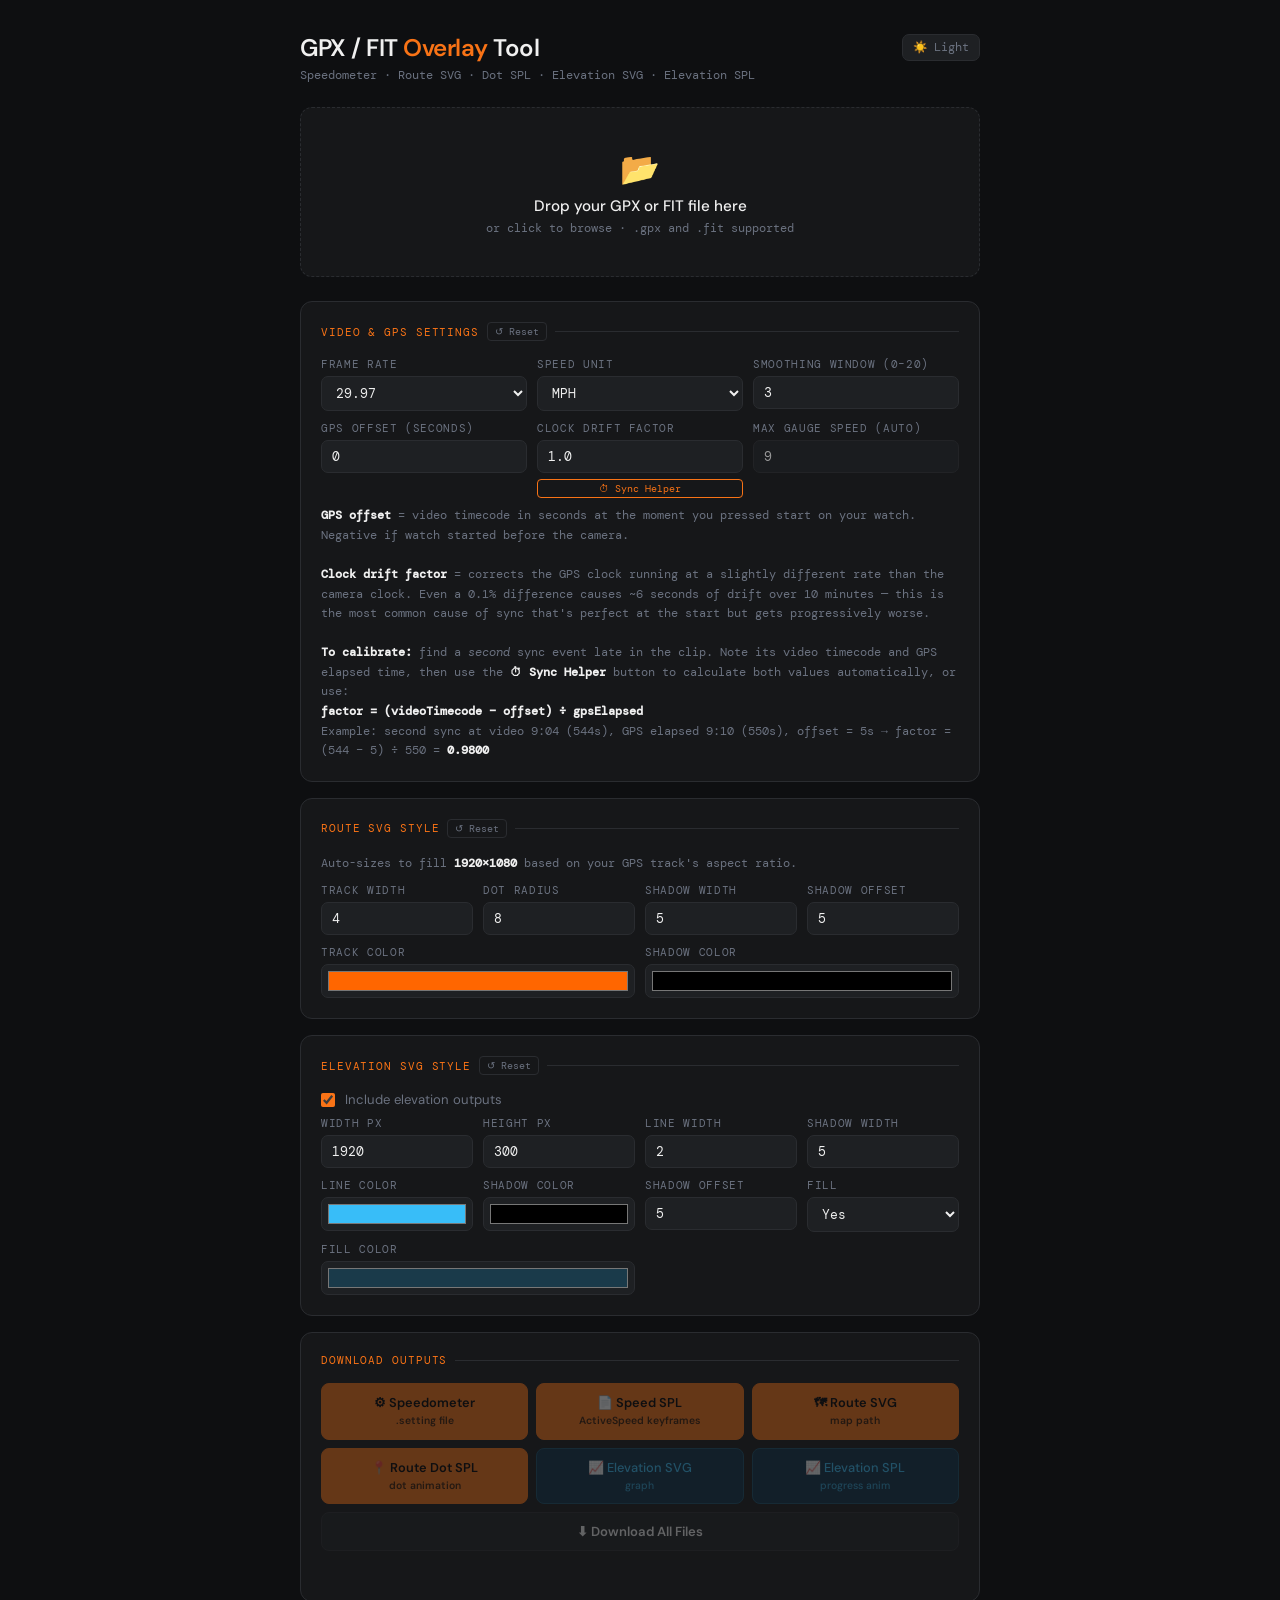
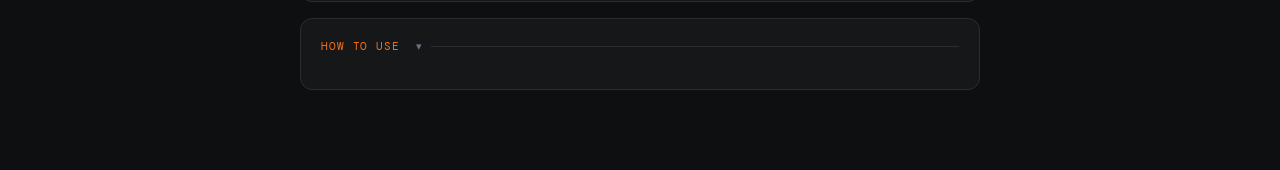
==== GPX_FIT_Overlay_Tool.html @ 66957316 "Initial release" ====
<!DOCTYPE html>
<html lang="en">
<head>
<meta charset="UTF-8">
<meta name="viewport" content="width=device-width, initial-scale=1.0">
<title>GPX / FIT Overlay Tool</title>
<style>
@import url('https://fonts.googleapis.com/css2?family=DM+Mono:wght@400;500&family=DM+Sans:wght@400;500;600&display=swap');
*,*::before,*::after{box-sizing:border-box;margin:0;padding:0}
:root{--bg:#0e0f11;--surface:#161719;--surface2:#1e2023;--border:#2a2c30;--accent:#f97316;--accent2:#fb923c;--text:#f0f0f0;--muted:#6b7280;--success:#22c55e;--danger:#ef4444;--info:#38bdf8}
body{font-family:'DM Sans',sans-serif;background:var(--bg);color:var(--text);display:flex;flex-direction:column;align-items:center;padding:2rem 1rem 4rem;min-height:100vh;transition:background .2s,color .2s}
body.light{--bg:#f3f4f6;--surface:#ffffff;--surface2:#f1f5f9;--border:#e2e8f0;--text:#111827;--muted:#64748b}
body.light .drop-zone:hover,body.light .drop-zone.drag-over{background:#fff7ed}
.container{width:100%;max-width:680px}
h1{font-size:1.5rem;font-weight:600;letter-spacing:-0.02em;margin-bottom:4px}
h1 span{color:var(--accent)}
.subtitle{font-size:0.78rem;color:var(--muted);font-family:'DM Mono',monospace;margin-bottom:0}
.topbar{display:flex;align-items:flex-start;justify-content:space-between;margin-bottom:1.5rem;gap:12px}
.top-actions{display:flex;gap:6px;flex-shrink:0;margin-top:2px}
.icon-btn{background:var(--surface2);border:1px solid var(--border);border-radius:7px;padding:5px 10px;font-size:.72rem;color:var(--muted);cursor:pointer;font-family:'DM Mono',monospace;transition:color .15s,border-color .15s;white-space:nowrap}
.icon-btn:hover{color:var(--text);border-color:var(--muted)}
.drop-zone{border:1.5px dashed var(--border);border-radius:12px;padding:2.5rem 1rem;text-align:center;cursor:pointer;transition:border-color .2s,background .2s;background:var(--surface);margin-bottom:1.5rem}
.drop-zone:hover,.drop-zone.drag-over{border-color:var(--accent);background:#1a1008}
.drop-zone input{display:none}
.drop-icon{font-size:2rem;margin-bottom:.4rem}
.drop-label{font-size:.95rem;font-weight:500}
.drop-sub{font-size:.75rem;color:var(--muted);margin-top:4px;font-family:'DM Mono',monospace}
.card{background:var(--surface);border:1px solid var(--border);border-radius:12px;padding:1.25rem;margin-bottom:1rem}
.card-title{font-size:.7rem;color:var(--accent);font-family:'DM Mono',monospace;text-transform:uppercase;letter-spacing:.08em;margin-bottom:1rem;display:flex;align-items:center;gap:8px}
.card-title::after{content:'';flex:1;height:1px;background:var(--border)}
.card-title-actions{display:flex;align-items:center;gap:6px;margin-left:auto}
.reset-btn{font-size:.62rem;font-family:'DM Mono',monospace;color:var(--muted);background:none;border:1px solid var(--border);border-radius:4px;padding:2px 7px;cursor:pointer;transition:color .15s,border-color .15s;white-space:nowrap}
.reset-btn:hover{color:var(--text);border-color:var(--muted)}
.grid2{display:grid;grid-template-columns:1fr 1fr;gap:10px}
.grid3{display:grid;grid-template-columns:1fr 1fr 1fr;gap:10px}
.grid4{display:grid;grid-template-columns:1fr 1fr 1fr 1fr;gap:10px}
.field label{font-size:.68rem;color:var(--muted);font-family:'DM Mono',monospace;text-transform:uppercase;letter-spacing:.06em;display:block;margin-bottom:5px}
.field input,.field select{width:100%;padding:7px 10px;font-size:.83rem;font-family:'DM Mono',monospace;background:var(--surface2);border:1px solid var(--border);border-radius:7px;color:var(--text);outline:none;transition:border-color .15s}
.field input:focus,.field select:focus{border-color:var(--accent)}
.field input[type=color]{padding:2px 4px;height:34px;cursor:pointer}
.hint{font-size:.72rem;color:var(--muted);margin-top:8px;font-family:'DM Mono',monospace;line-height:1.7}
.hint strong{color:var(--text)}
.stats{display:grid;grid-template-columns:repeat(4,1fr);gap:8px;margin:1rem 0}
.stat{background:var(--surface2);border-radius:8px;padding:9px 10px;border:1px solid var(--border);position:relative}
.stat-label{font-size:.62rem;color:var(--muted);font-family:'DM Mono',monospace;text-transform:uppercase;letter-spacing:.06em;margin-bottom:3px}
.stat-value{font-size:1.05rem;font-weight:600;font-family:'DM Mono',monospace;color:var(--accent)}
.copy-btn{position:absolute;top:5px;right:5px;font-size:.58rem;font-family:'DM Mono',monospace;padding:2px 6px;border-radius:4px;border:1px solid var(--border);background:var(--surface);color:var(--muted);cursor:pointer;opacity:0;transition:opacity .15s,color .15s}
.stat:hover .copy-btn{opacity:1}
.copy-btn:hover{color:var(--text)}
.preview-wrap{background:var(--surface2);border-radius:8px;border:1px solid var(--border);padding:10px;margin:8px 0}
.preview-label{font-size:.62rem;color:var(--muted);font-family:'DM Mono',monospace;text-transform:uppercase;letter-spacing:.06em;margin-bottom:6px}
canvas{display:block;width:100%}
#gaugeWrap{background:var(--surface2);border-radius:8px;border:1px solid var(--border);padding:10px;margin:8px 0;display:none;text-align:center}
#gaugeCanvas{display:inline-block}
.dl-grid{display:grid;grid-template-columns:1fr 1fr 1fr;gap:8px}
.dl-btn{padding:10px 8px;font-size:.8rem;font-weight:500;font-family:'DM Sans',sans-serif;border-radius:8px;cursor:pointer;border:1px solid var(--border);background:var(--surface2);color:var(--text);transition:background .15s,transform .1s;text-align:center;line-height:1.4;width:100%}
.dl-btn:hover{background:var(--surface);border-color:var(--muted)}
.dl-btn:active{transform:scale(.98)}
.dl-btn.primary{background:var(--accent);color:#000;border-color:var(--accent);font-weight:600}
.dl-btn.primary:hover{background:var(--accent2)}
.dl-btn.blue{background:#0c3048;color:var(--info);border-color:#164e6b}
.dl-btn.blue:hover{background:#10405f}
.dl-btn:disabled{opacity:.35;cursor:not-allowed;pointer-events:none}
.dl-sub{font-size:.65rem;opacity:.75;margin-top:2px}
.dl-all-btn{display:block;width:100%;margin-top:8px;padding:10px;font-size:.82rem;font-weight:600;border-radius:8px;cursor:pointer;border:1px solid var(--border);background:var(--surface2);color:var(--text);transition:background .15s;font-family:'DM Sans',sans-serif;text-align:center}
.dl-all-btn:hover{background:var(--surface);border-color:var(--muted)}
.dl-all-btn:disabled{opacity:.35;cursor:not-allowed;pointer-events:none}
.status{font-size:.78rem;font-family:'DM Mono',monospace;margin-top:.75rem;min-height:18px;color:var(--muted)}
.status.ok{color:var(--success)}
.status.err{color:var(--danger)}
.toggle-row{display:flex;align-items:center;gap:10px;margin-bottom:8px}
.toggle-row label{font-size:.82rem;color:var(--muted);cursor:pointer}
input[type=checkbox]{accent-color:var(--accent);width:14px;height:14px;cursor:pointer}
/* How to use collapsible */
.how-header{cursor:pointer;display:flex;align-items:center;justify-content:space-between;user-select:none}
.how-arrow{font-size:.7rem;color:var(--muted);transition:transform .2s;margin-left:8px}
.how-arrow.open{transform:rotate(180deg)}
#howToBody{display:none;margin-top:12px}
/* Sync modal */
.modal-bg{display:none;position:fixed;inset:0;background:rgba(0,0,0,.65);z-index:200;align-items:center;justify-content:center}
.modal-bg.open{display:flex}
.modal{background:var(--surface);border:1px solid var(--border);border-radius:14px;padding:1.5rem;max-width:400px;width:90%;box-shadow:0 20px 60px rgba(0,0,0,.5)}
.modal h3{font-size:.95rem;font-weight:600;margin-bottom:.75rem}
.modal .field{margin-bottom:8px}
.modal-divider{border:none;border-top:1px solid var(--border);margin:12px 0}
.modal-result{font-size:.85rem;font-family:'DM Mono',monospace;color:var(--accent);min-height:20px;margin:10px 0 4px;font-weight:600}
.modal-btns{display:flex;gap:8px;margin-top:10px}
.modal-btn{flex:1;padding:8px;border-radius:7px;border:1px solid var(--border);background:var(--surface2);color:var(--text);font-family:'DM Sans',sans-serif;font-size:.8rem;font-weight:500;cursor:pointer;transition:background .15s}
.modal-btn:hover{background:var(--border)}
.modal-btn.accent{background:var(--accent);color:#000;border-color:var(--accent);font-weight:600}
.modal-btn.accent:hover{background:var(--accent2)}
.modal-btn:disabled{opacity:.4;cursor:not-allowed}
</style>
</head>
<body>
<div class="container">

<!-- Top bar -->
<div class="topbar">
  <div>
    <h1>GPX / FIT <span>Overlay</span> Tool</h1>
    <p class="subtitle">Speedometer · Route SVG · Dot SPL · Elevation SVG · Elevation SPL</p>
  </div>
  <div class="top-actions">
    <button class="icon-btn" id="btnTheme">☀️ Light</button>
  </div>
</div>

<!-- Sync Helper Modal -->
<div class="modal-bg" id="syncModal">
  <div class="modal">
    <h3>⏱ GPS Sync Calibration Helper</h3>
    <div class="hint" style="margin-top:0;margin-bottom:10px">Enter timecodes in <strong>HH:MM:SS:FF</strong> format (e.g. <code>00:00:08:00</code>). GPS elapsed time is seconds from when you started the activity.</div>
    <div class="field"><label>Event 1 — Video timecode (HH:MM:SS:FF)</label><input type="text" id="sv1" placeholder="00:00:08:00" maxlength="11"></div>
    <div class="field"><label>Event 1 — GPS elapsed time (HH:MM:SS:FF)</label><input type="text" id="sg1" placeholder="00:00:00:00" maxlength="11"></div>
    <hr class="modal-divider">
    <div class="hint" style="margin-top:0;margin-bottom:8px"><strong>Optional:</strong> second sync event late in the clip for drift correction.</div>
    <div class="field"><label>Event 2 — Video timecode (HH:MM:SS:FF)</label><input type="text" id="sv2" placeholder="00:09:04:00" maxlength="11"></div>
    <div class="field"><label>Event 2 — GPS elapsed time (HH:MM:SS:FF)</label><input type="text" id="sg2" placeholder="00:09:10:00" maxlength="11"></div>
    <div class="modal-result" id="syncResult">—</div>
    <div class="modal-btns">
      <button class="modal-btn" id="syncCalc">Calculate</button>
      <button class="modal-btn accent" id="syncApply" disabled>Apply</button>
      <button class="modal-btn" id="syncClose">Close</button>
    </div>
  </div>
</div>

<!-- Drop zone -->
<div class="drop-zone" id="dropZone">
  <input type="file" id="fileInput" accept=".gpx,.fit">
  <div class="drop-icon">📂</div>
  <div class="drop-label">Drop your GPX or FIT file here</div>
  <div class="drop-sub">or click to browse · .gpx and .fit supported</div>
</div>

<!-- Video & GPS settings -->
<div class="card">
  <div class="card-title">Video &amp; GPS settings
    <div class="card-title-actions">
      <button class="reset-btn" id="resetVideo">↺ Reset</button>
    </div>
  </div>
  <div class="grid3">
    <div class="field">
      <label>Frame rate</label>
      <select id="fps">
        <option value="23.976">23.976</option>
        <option value="24">24</option>
        <option value="25">25</option>
        <option value="29.97" selected>29.97</option>
        <option value="30">30</option>
        <option value="59.94">59.94</option>
        <option value="60">60</option>
      </select>
    </div>
    <div class="field">
      <label>Speed unit</label>
      <select id="unit"><option value="mph" selected>MPH</option><option value="kph">KPH</option></select>
    </div>
    <div class="field">
      <label>Smoothing window (0–20)</label>
      <input type="number" id="smooth" value="3" step="1" min="0" max="20">
    </div>
  </div>
  <div class="grid3" style="margin-top:10px">
    <div class="field">
      <label>GPS offset (seconds)</label>
      <input type="number" id="offset" value="0" step="0.5">
    </div>
    <div class="field">
      <label>Clock drift factor</label>
      <input type="number" id="driftFactor" value="1.0" step="0.0001" min="0.9" max="1.1">
      <button class="reset-btn" id="btnSyncHelper" style="margin-top:6px;width:100%;text-align:center;border-color:var(--accent);color:var(--accent)">⏱ Sync Helper</button>
    </div>
    <div class="field">
      <label>Max gauge speed (auto)</label>
      <input type="number" id="maxSpeed" value="9" step="0.5" min="0.5" readonly style="opacity:0.6;cursor:default;">
    </div>
  </div>
  <div class="hint">
    <strong>GPS offset</strong> = video timecode in seconds at the moment you pressed start on your watch. Negative if watch started before the camera.<br><br>
    <strong>Clock drift factor</strong> = corrects the GPS clock running at a slightly different rate than the camera clock. Even a 0.1% difference causes ~6 seconds of drift over 10 minutes — this is the most common cause of sync that's perfect at the start but gets progressively worse.<br><br>
    <strong>To calibrate:</strong> find a <em>second</em> sync event late in the clip. Note its video timecode and GPS elapsed time, then use the <strong>⏱ Sync Helper</strong> button to calculate both values automatically, or use:<br>
    <strong>factor = (videoTimecode − offset) ÷ gpsElapsed</strong><br>
    Example: second sync at video 9:04 (544s), GPS elapsed 9:10 (550s), offset = 5s → factor = (544 − 5) ÷ 550 = <strong>0.9800</strong>
  </div>
</div>

<!-- Route SVG style -->
<div class="card">
  <div class="card-title">Route SVG style
    <div class="card-title-actions">
      <button class="reset-btn" id="resetRoute">↺ Reset</button>
    </div>
  </div>
  <div class="hint" style="margin-top:0;margin-bottom:10px">Auto-sizes to fill <strong>1920×1080</strong> based on your GPS track's aspect ratio.</div>
  <div class="grid4" style="margin-bottom:10px">
    <div class="field"><label>Track width</label><input type="number" id="trackW" value="4" step="1" min="1"></div>
    <div class="field"><label>Dot radius</label><input type="number" id="dotR" value="8" step="1" min="2"></div>
    <div class="field"><label>Shadow width</label><input type="number" id="shadowW" value="5" step="1" min="0"></div>
    <div class="field"><label>Shadow offset</label><input type="number" id="shadowOffset" value="5" step="1" min="0"></div>
  </div>
  <div class="grid2">
    <div class="field"><label>Track color</label><input type="color" id="trackColor" value="#ff6600"></div>
    <div class="field"><label>Shadow color</label><input type="color" id="shadowColor" value="#000000"></div>
  </div>
</div>

<!-- Elevation SVG style -->
<div class="card">
  <div class="card-title">Elevation SVG style
    <div class="card-title-actions">
      <button class="reset-btn" id="resetElev">↺ Reset</button>
    </div>
  </div>
  <div class="toggle-row">
    <input type="checkbox" id="showElev" checked>
    <label for="showElev">Include elevation outputs</label>
  </div>
  <div id="elevOptions">
    <div class="grid4" style="margin-bottom:10px">
      <div class="field"><label>Width px</label><input type="number" id="elevW" value="1920" step="10" min="100"></div>
      <div class="field"><label>Height px</label><input type="number" id="elevH" value="300" step="10" min="50"></div>
      <div class="field"><label>Line width</label><input type="number" id="elevLineW" value="2" step="1" min="1"></div>
      <div class="field"><label>Shadow width</label><input type="number" id="elevShadowW" value="5" step="1" min="0"></div>
    </div>
    <div class="grid4">
      <div class="field"><label>Line color</label><input type="color" id="elevColor" value="#38bdf8"></div>
      <div class="field"><label>Shadow color</label><input type="color" id="elevShadowColor" value="#000000"></div>
      <div class="field"><label>Shadow offset</label><input type="number" id="elevShadowOffset" value="5" step="1" min="0"></div>
      <div class="field"><label>Fill</label>
        <select id="elevFill"><option value="1">Yes</option><option value="0">No</option></select>
      </div>
    </div>
    <div class="grid2" style="margin-top:10px">
      <div class="field"><label>Fill color</label><input type="color" id="elevFillColor" value="#1a3a4a"></div>
    </div>
  </div>
</div>

<!-- Stats & previews -->
<div id="statsWrap" style="display:none">
  <div class="stats">
    <div class="stat">
      <div class="stat-label">Points</div>
      <div class="stat-value" id="statPts">-</div>
    </div>
    <div class="stat">
      <div class="stat-label">Duration</div>
      <div class="stat-value" id="statDur">-</div>
      <button class="copy-btn" id="copyDur" title="Copy duration">copy</button>
    </div>
    <div class="stat">
      <div class="stat-label">Distance</div>
      <div class="stat-value" id="statDist">-</div>
    </div>
    <div class="stat">
      <div class="stat-label">Peak speed</div>
      <div class="stat-value" id="statSpd">-</div>
    </div>
  </div>
  <div class="preview-wrap">
    <div class="preview-label">Route preview</div>
    <canvas id="routeCanvas" height="180"></canvas>
  </div>
  <div class="preview-wrap">
    <div class="preview-label">Speed curve</div>
    <canvas id="speedCanvas" height="60"></canvas>
  </div>
  <div class="preview-wrap" id="elevPreviewWrap" style="display:none">
    <div class="preview-label">Elevation profile</div>
    <canvas id="elevCanvas" height="80"></canvas>
  </div>
</div>

<!-- Downloads -->
<div class="card">
  <div class="card-title">Download outputs</div>
  <div class="dl-grid">
    <button class="dl-btn primary" id="btnSetting" disabled>⚙ Speedometer<div class="dl-sub">.setting file</div></button>
    <button class="dl-btn primary" id="btnSpeedSPL" disabled>📄 Speed SPL<div class="dl-sub">ActiveSpeed keyframes</div></button>
    <button class="dl-btn primary" id="btnRouteSVG" disabled>🗺 Route SVG<div class="dl-sub">map path</div></button>
    <button class="dl-btn primary" id="btnRouteSPL" disabled>📍 Route Dot SPL<div class="dl-sub">dot animation</div></button>
    <button class="dl-btn blue" id="btnElevSVG" disabled>📈 Elevation SVG<div class="dl-sub">graph</div></button>
    <button class="dl-btn blue" id="btnElevSPL" disabled>📈 Elevation SPL<div class="dl-sub">progress anim</div></button>
  </div>
  <button class="dl-all-btn" id="btnDownloadAll" disabled>⬇ Download All Files</button>
  <div class="status" id="status"></div>
</div>

<!-- How to use (collapsible) -->
<div class="card">
  <div class="card-title how-header" id="howHeader">
    How to use
    <span class="how-arrow" id="howArrow">▾</span>
  </div>
  <div id="howToBody">
    <div class="hint" style="font-size:.82rem;line-height:1.85">

      <strong style="font-size:.92rem;color:var(--text)">① Load your file</strong><br>
      Drop a <strong>.fit</strong> (COROS, Garmin, Wahoo, etc.) or <strong>.gpx</strong> file onto the drop zone. Everything is processed entirely in your browser — nothing is uploaded anywhere. Once loaded you'll see your point count, duration, total distance, and peak speed, plus a route preview, speedometer preview, speed curve, and elevation profile (if your file contains elevation data).<br><br>

      <strong style="font-size:.92rem;color:var(--text)">② Configure your settings</strong><br>
      • <strong>Frame Rate</strong> — Match this exactly to your video's frame rate. Even a small mismatch (e.g. 30 instead of 29.97) will cause drift over a long clip.<br>
      • <strong>Speed Unit</strong> — Sets both the stats display and the unit label on the speedometer gauge.<br>
      • <strong>Smoothing</strong> — Averages the speed curve over a rolling window to reduce GPS noise. 3–5 is a good starting point.<br>
      • <strong>GPS Offset</strong> — The video timecode in seconds at the moment you pressed start on your watch. Scrub your footage to find the exact frame where the watch transitions from the pre-activity screen to recording — that timecode is your offset. Use a negative value if you started your watch before you hit record on the camera. Use the <strong>⏱ Sync Helper</strong> to calculate this automatically.<br>
      • <strong>Clock Drift Factor</strong> — If the first sync point looks correct but things drift progressively later in the clip, the GPS clock and camera clock are running at slightly different rates. Use the <strong>⏱ Sync Helper</strong> with a second sync event to calculate the drift factor automatically.<br>
      • <strong>Max Gauge Speed</strong> — Auto-filled from your GPS peak speed rounded up to the nearest 0.5.<br>
      • <strong>Track / Elevation style settings</strong> — Adjust track width, dot radius, shadow width, shadow offset, and colors. Each card has a <strong>↺ Reset</strong> button to restore defaults.<br><br>

      <strong style="font-size:.92rem;color:var(--text)">③ Note your duration</strong><br>
      Before downloading, hover over the <strong>Duration</strong> stat and click <strong>copy</strong> to copy the timecode (<code>HH:MM:SS:FF</code>). You will need this when creating your Fusion compositions in DaVinci Resolve.<br><br>

      <strong style="font-size:.92rem;color:var(--text)">④ Speedometer — DaVinci Resolve setup</strong><br>
      <strong>Step 1 — Create the Fusion composition:</strong> In DaVinci Resolve, go to the <em>Edit</em> tab. In the Media Pool, right-click and select <strong>New Fusion Composition</strong>. Paste the duration you copied from the tool, select your video's frame rate, and click <strong>Create</strong>. Drag it onto your timeline. Right-click it and select <strong>Open in Fusion Page</strong>.<br><br>
      <strong>Step 2 — Import the .setting file:</strong> If you can't see your nodes, go to the top menu and click <strong>Nodes</strong>. Find the <strong>Speed_Overlay.setting</strong> file you downloaded and drag and drop it directly into the Fusion node graph. Connect the gray output box on the SpeedOverlay group to your <strong>MediaOut</strong> node.<br><br>
      <strong>Step 3 — Animate the speedometer:</strong> Double-click the <strong>SpeedOverlay</strong> group, then double-click the <strong>CurrentSpeed</strong> node. In the Inspector (top-right — if hidden, click the wrench/brush tab), go to <strong>Controls → ActiveSpeed</strong> slider. Right-click <strong>ActiveSpeed</strong> and select <strong>Animate</strong>. Open the <strong>Spline</strong> editor, select <strong>ActiveSpeed</strong> in the list, right-click the line and select <strong>Import Spline</strong>. Navigate to <strong>active_speed.spl</strong> and select it. Click <strong>Zoom to Fit</strong> to confirm. Your speedometer is now animated.<br><br>

      <strong style="font-size:.92rem;color:var(--text)">⑤ Route &amp; Elevation SVG — DaVinci Resolve setup</strong><br>
      The route SVG and elevation SVG follow the exact same steps.<br><br>
      <strong>Step 1 — Create the Fusion composition:</strong> In the Media Pool, right-click → <strong>New Fusion Composition</strong> with the same duration and frame rate. Drag to timeline, right-click → <strong>Open in Fusion Page</strong>.<br><br>
      <strong>Step 2 — Import the SVG:</strong> At the very top of Fusion, go to <strong>File → Import → SVG</strong>. Select your <strong>route.svg</strong> or <strong>elevation.svg</strong>. Keep the default image size. Double-click the node group that appears and connect its output to <strong>MediaOut</strong>.<br><br>
      <strong>Step 3 — Publish MainPath:</strong> Double-click the <strong>MainPath</strong> node. At the bottom of the Inspector, right-click <em>"Right-click here for shape animation"</em> and select <strong>Publish</strong>.<br><br>
      <strong>Step 4 — Animate MainDot:</strong> Double-click <strong>MainDot</strong>. In the Inspector, right-click <strong>Center</strong> → <strong>Animate</strong>. Go to the <strong>Modifiers</strong> tab, right-click <em>"Right-click here for shape animation"</em> → <strong>Connect To → MainPath → Polyline Value</strong>. The dot snaps to the start of the path.<br><br>
      <strong>Step 5 — Link OutlineDot:</strong> Double-click <strong>OutlineDot</strong>. Right-click <strong>Center</strong> → <strong>Expression</strong>. Clear the box and type exactly: <code>MainDot.Center</code> (case-sensitive). This makes the shadow dot follow the main dot.<br><br>
      <strong>Step 6 — Import the SPL:</strong> Open the <strong>Spline</strong> editor. Select the <strong>MainDot Center</strong> spline, right-click the line → <strong>Import Spline</strong>. Select <strong>route_dot.spl</strong> or <strong>elevation_progress.spl</strong>. Click <strong>Zoom to Fit</strong>. Your dot now animates along the path.<br><br>

      <strong style="font-size:.92rem;color:var(--text)">⑥ Tips</strong><br>
      • All outputs share the same GPS offset and drift factor — everything stays in sync automatically.<br>
      • If your GPS file has no embedded speed data, speed is derived from position deltas — smoothing helps reduce noise.<br>
      • Re-download any output after changing settings — everything regenerates live.<br>
      • Use <strong>⬇ Download All Files</strong> to grab everything in one click.<br>
      • Use <strong>⏱ Sync Helper</strong> to calculate offset and drift factor without doing the math manually.
    </div>
  </div>
</div>

</div><!-- /container -->
<script>
// ── State ─────────────────────────────────────────────────────────────────────
var rawPoints=[], speedData=[], totalDistM=0, currentFilename='';
var btnIds=['btnSetting','btnSpeedSPL','btnRouteSVG','btnRouteSPL','btnElevSVG','btnElevSPL'];
var syncCalcResult={offset:null,drift:null};

// ── Defaults for reset ────────────────────────────────────────────────────────
var DEF_VIDEO={fps:'29.97',unit:'mph',smooth:'3',offset:'0',driftFactor:'1.0'};
var DEF_ROUTE={trackW:'4',dotR:'8',shadowW:'5',shadowOffset:'5',trackColor:'#ff6600',shadowColor:'#000000'};
var DEF_ELEV={elevW:'1920',elevH:'300',elevLineW:'2',elevShadowW:'5',elevColor:'#38bdf8',elevShadowColor:'#000000',elevShadowOffset:'5',elevFill:'1',elevFillColor:'#1a3a4a'};

function applyDefaults(defs){ Object.keys(defs).forEach(function(id){var el=document.getElementById(id);if(el)el.value=defs[id];}); }

// ── Theme ─────────────────────────────────────────────────────────────────────
var themeBtn=document.getElementById('btnTheme');
themeBtn.addEventListener('click',function(){
  document.body.classList.toggle('light');
  themeBtn.textContent=document.body.classList.contains('light')?'🌙 Dark':'☀️ Light';
});

// ── How to use collapse ───────────────────────────────────────────────────────
document.getElementById('howHeader').addEventListener('click',function(){
  var body=document.getElementById('howToBody'), arrow=document.getElementById('howArrow');
  var open=body.style.display==='block';
  body.style.display=open?'none':'block';
  arrow.classList.toggle('open',!open);
});

// ── Copy duration ─────────────────────────────────────────────────────────────
document.getElementById('copyDur').addEventListener('click',function(){
  var dur=document.getElementById('statDur').textContent;
  if(!navigator.clipboard){return;}
  navigator.clipboard.writeText(dur).then(function(){
    var btn=document.getElementById('copyDur');
    btn.textContent='copied!'; btn.style.color='var(--success)';
    setTimeout(function(){btn.textContent='copy';btn.style.color='';},1600);
  });
});

// ── Sync helper modal ─────────────────────────────────────────────────────────
document.getElementById('btnSyncHelper').addEventListener('click',function(){document.getElementById('syncModal').classList.add('open');});
document.getElementById('syncClose').addEventListener('click',function(){document.getElementById('syncModal').classList.remove('open');});
document.getElementById('syncModal').addEventListener('click',function(e){if(e.target===this)this.classList.remove('open');});

// Auto-format timecode inputs as user types
['sv1','sg1','sv2','sg2'].forEach(function(id){
  document.getElementById(id).addEventListener('input',function(){
    var v=this.value.replace(/[^0-9]/g,'');
    var out='';
    for(var i=0;i<v.length&&i<8;i++){
      if(i===2||i===4||i===6) out+=':';
      out+=v[i];
    }
    this.value=out;
  });
});

function tcToSec(tc,fps){
  // Parse HH:MM:SS:FF — also accept bare seconds like "8" or "8.5"
  if(!tc||tc.trim()==='')return NaN;
  var parts=tc.trim().split(':');
  if(parts.length===1){var n=parseFloat(parts[0]);return isNaN(n)?NaN:n;}
  if(parts.length===4){
    var h=parseInt(parts[0])||0,m=parseInt(parts[1])||0,s=parseInt(parts[2])||0,f=parseInt(parts[3])||0;
    return h*3600+m*60+s+f/(fps||29.97);
  }
  if(parts.length===3){var h=parseInt(parts[0])||0,m=parseInt(parts[1])||0,s=parseFloat(parts[2])||0;return h*3600+m*60+s;}
  return NaN;
}

document.getElementById('syncCalc').addEventListener('click',function(){
  var fps=parseFloat(document.getElementById('fps').value)||29.97;
  var v1=tcToSec(document.getElementById('sv1').value,fps);
  var g1=tcToSec(document.getElementById('sg1').value,fps);
  var v2=tcToSec(document.getElementById('sv2').value,fps);
  var g2=tcToSec(document.getElementById('sg2').value,fps);
  var res=document.getElementById('syncResult');
  var applyBtn=document.getElementById('syncApply');
  if(isNaN(v1)||isNaN(g1)){res.textContent='Enter event 1 values';res.style.color='var(--danger)';applyBtn.disabled=true;return;}
  var offset=Math.round((v1-g1)*100)/100;
  var drift=1.0;
  if(!isNaN(v2)&&!isNaN(g2)&&g2!==g1){
    drift=Math.round(((v2-offset)/g2)*100000)/100000;
  }
  syncCalcResult={offset:offset,drift:drift};
  var msg='GPS Offset: '+offset+'s';
  if(!isNaN(v2)&&!isNaN(g2)&&g2!==g1) msg+='   Drift: '+drift;
  res.textContent=msg; res.style.color='var(--accent)';
  applyBtn.disabled=false;
});

document.getElementById('syncApply').addEventListener('click',function(){
  document.getElementById('offset').value=syncCalcResult.offset;
  document.getElementById('driftFactor').value=syncCalcResult.drift;
  document.getElementById('syncModal').classList.remove('open');
  if(rawPoints.length) reprocess();
  setStatus('Sync applied — offset: '+syncCalcResult.offset+'s, drift: '+syncCalcResult.drift,'ok');
});

// ── Reset buttons ─────────────────────────────────────────────────────────────
document.getElementById('resetVideo').addEventListener('click',function(){applyDefaults(DEF_VIDEO);if(rawPoints.length)reprocess();});
document.getElementById('resetRoute').addEventListener('click',function(){applyDefaults(DEF_ROUTE);});
document.getElementById('resetElev').addEventListener('click',function(){applyDefaults(DEF_ELEV);});

// ── Drop zone & file input ────────────────────────────────────────────────────
var dropZone=document.getElementById('dropZone');
var fileInput=document.getElementById('fileInput');
var statusEl=document.getElementById('status');
dropZone.addEventListener('click',function(){fileInput.click();});
dropZone.addEventListener('dragover',function(e){e.preventDefault();dropZone.classList.add('drag-over');});
dropZone.addEventListener('dragleave',function(){dropZone.classList.remove('drag-over');});
dropZone.addEventListener('drop',function(e){e.preventDefault();dropZone.classList.remove('drag-over');if(e.dataTransfer.files[0])handleFile(e.dataTransfer.files[0]);});
fileInput.addEventListener('change',function(){if(fileInput.files[0])handleFile(fileInput.files[0]);});

['fps','unit','smooth','offset','driftFactor'].forEach(function(id){
  document.getElementById(id).addEventListener('change',function(){if(rawPoints.length)reprocess();});
});
document.getElementById('showElev').addEventListener('change',function(){
  document.getElementById('elevOptions').style.display=this.checked?'':'none';
});

function setStatus(msg,cls){statusEl.textContent=msg;statusEl.className='status'+(cls?' '+cls:'');}
function setEnabled(on){btnIds.forEach(function(id){document.getElementById(id).disabled=!on;});document.getElementById('btnDownloadAll').disabled=!on;}

// ── File handling ─────────────────────────────────────────────────────────────
function handleFile(file){
  var name=file.name.toLowerCase();
  if(!name.endsWith('.gpx')&&!name.endsWith('.fit')){setStatus('Please upload a .gpx or .fit file','err');return;}
  currentFilename=file.name.replace(/\.[^.]+$/,'');
  setStatus('Reading '+file.name+'...');
  var reader=new FileReader();
  if(name.endsWith('.fit')){
    reader.onload=function(e){parseFIT(e.target.result,file.name);};
    reader.readAsArrayBuffer(file);
  } else {
    reader.onload=function(e){parseGPX(e.target.result,file.name);};
    reader.readAsText(file);
  }
}

// ── FIT parser ────────────────────────────────────────────────────────────────
function parseFIT(buffer,name){
  try{
    var bytes=new Uint8Array(buffer),definitions={},points=[],lastTimestamp=undefined;
    var pos=bytes[0],dataEnd=bytes.length-2;
    function u32(p){return bytes[p]|(bytes[p+1]<<8)|(bytes[p+2]<<16)|(bytes[p+3]<<24);}
    function u16(p){return bytes[p]|(bytes[p+1]<<8);}
    function readFields(def){
      var sp=pos,rec={};
      for(var f=0;f<def.fields.length;f++){
        var fd=def.fields[f],val;
        if(fd.size===4)val=fd.arch===0?u32(pos):((bytes[pos]<<24)|(bytes[pos+1]<<16)|(bytes[pos+2]<<8)|bytes[pos+3]);
        else if(fd.size===2)val=fd.arch===0?u16(pos):((bytes[pos]<<8)|bytes[pos+1]);
        else if(fd.size===1)val=bytes[pos];
        else{pos+=fd.size;continue;}
        rec[fd.num]=val; pos+=fd.size;
      }
      pos=sp+def.dataSize; return rec;
    }
    var FIT_EPOCH=631065600;
    function tryEmit(rec,ts){
      var lat=rec[0],lon=rec[1],alt=rec[2],spd=rec[6]!==undefined?rec[6]:rec[136];
      if(ts!==undefined&&ts!==0xFFFFFFFF&&lat!==undefined&&lat!==0x7FFFFFFF&&lon!==undefined&&lon!==0x7FFFFFFF){
        points.push({time:(ts+FIT_EPOCH)*1000,lat:lat*(180/Math.pow(2,31)),lon:lon*(180/Math.pow(2,31)),
          ele:(alt!==undefined&&alt!==0xFFFF)?(alt/5-500):null,
          speed:(spd!==undefined&&spd!==0xFFFF&&spd!==0xFFFFFFFF)?spd/1000:null});
      }
    }
    while(pos<dataEnd){
      var h=bytes[pos++];
      if(h&0x80){
        var lt=(h>>5)&0x03,to=h&0x1F,def=definitions[lt];
        if(!def)continue;
        var rts;
        if(lastTimestamp!==undefined){rts=(lastTimestamp&0xFFFFFFE0)|to;if(rts<lastTimestamp)rts+=32;lastTimestamp=rts;}
        var rec=readFields(def);
        if(def.globalMsgNum===20&&rts!==undefined)tryEmit(rec,rts);
        continue;
      }
      var mt=(h>>6)&0x03,lmn=h&0x0F;
      if(mt===1||mt===3){
        pos++;var arch=bytes[pos++];
        var gmn=arch===0?u16(pos):(bytes[pos]<<8)|bytes[pos+1]; pos+=2;
        var nf=bytes[pos++],flds=[],ds=0;
        for(var f=0;f<nf;f++){flds.push({num:bytes[pos++],size:bytes[pos++],arch:arch});bytes[pos++];ds+=flds[flds.length-1].size;}
        if(mt===3){var nd=bytes[pos++];for(var d=0;d<nd;d++){ds+=bytes[pos+1];pos+=3;}}
        definitions[lmn]={globalMsgNum:gmn,fields:flds,dataSize:ds,arch:arch};
      } else {
        var def=definitions[lmn];
        if(!def){pos++;continue;}
        var rec=readFields(def);
        if(def.globalMsgNum===20){var ts=rec[253];if(ts!==undefined&&ts!==0xFFFFFFFF)lastTimestamp=ts;tryEmit(rec,ts);}
      }
    }
    if(points.length<2){setStatus('No GPS track points found in FIT file','err');return;}
    points.sort(function(a,b){return a.time-b.time;});
    rawPoints=points; totalDistM=0;
    for(var i=1;i<rawPoints.length;i++)totalDistM+=haversine(rawPoints[i-1].lat,rawPoints[i-1].lon,rawPoints[i].lat,rawPoints[i].lon);
    dropZone.querySelector('.drop-label').textContent=name;
    dropZone.querySelector('.drop-sub').textContent=rawPoints.length+' track points loaded';
    reprocess();
  }catch(e){console.error(e);setStatus('FIT parse error: '+e.message,'err');}
}

// ── GPX speed extension helper ────────────────────────────────────────────────
function getSpeedFromPoint(pt){
  var kids=pt.childNodes;
  for(var i=0;i<kids.length;i++){if(kids[i].localName==='speed'){var v=parseFloat(kids[i].textContent);if(!isNaN(v))return v;}}
  for(var i=0;i<kids.length;i++){
    if(kids[i].localName==='extensions'){
      var all=kids[i].getElementsByTagName('*');
      for(var j=0;j<all.length;j++){
        if(all[j].localName.toLowerCase()==='speed'){var v=parseFloat(all[j].textContent);if(!isNaN(v)&&v>=0)return v;}
      }
    }
  }
  return null;
}

// ── GPX parser ────────────────────────────────────────────────────────────────
function parseGPX(text,name){
  try{
    var parser=new DOMParser(),doc=parser.parseFromString(text,'application/xml');
    if(doc.querySelector('parsererror')){setStatus('XML error in GPX file','err');return;}
    var trkpts=doc.querySelectorAll('trkpt');
    if(!trkpts.length){setStatus('No track points found','err');return;}
    rawPoints=[];
    for(var i=0;i<trkpts.length;i++){
      var pt=trkpts[i],timeEl=pt.querySelector('time'),eleEl=pt.querySelector('ele');
      var lat=parseFloat(pt.getAttribute('lat')),lon=parseFloat(pt.getAttribute('lon'));
      var t=timeEl?new Date(timeEl.textContent).getTime():null;
      if(t&&!isNaN(t)&&!isNaN(lat)&&!isNaN(lon))
        rawPoints.push({time:t,lat:lat,lon:lon,ele:eleEl?parseFloat(eleEl.textContent):null,speed:getSpeedFromPoint(pt)});
    }
    rawPoints.sort(function(a,b){return a.time-b.time;});
    if(rawPoints.length<2){setStatus('Not enough valid points','err');return;}
    totalDistM=0;
    for(var i=1;i<rawPoints.length;i++)totalDistM+=haversine(rawPoints[i-1].lat,rawPoints[i-1].lon,rawPoints[i].lat,rawPoints[i].lon);
    dropZone.querySelector('.drop-label').textContent=name;
    dropZone.querySelector('.drop-sub').textContent=rawPoints.length+' track points loaded';
    reprocess();
  }catch(e){console.error(e);setStatus('Error: '+e.message,'err');}
}

// ── Core math ─────────────────────────────────────────────────────────────────
function haversine(la1,lo1,la2,lo2){
  var R=6371000,dL=(la2-la1)*Math.PI/180,dO=(lo2-lo1)*Math.PI/180;
  var a=Math.sin(dL/2)*Math.sin(dL/2)+Math.cos(la1*Math.PI/180)*Math.cos(la2*Math.PI/180)*Math.sin(dO/2)*Math.sin(dO/2);
  return R*2*Math.atan2(Math.sqrt(a),Math.sqrt(1-a));
}
function computeSpeeds(pts,unit){
  var result=[];
  for(var i=0;i<pts.length;i++){
    var p=pts[i],spd=(p.speed!==null&&!isNaN(p.speed))?p.speed:null;
    if(spd===null){if(i<pts.length-1){var dt=(pts[i+1].time-p.time)/1000;spd=dt>0?haversine(p.lat,p.lon,pts[i+1].lat,pts[i+1].lon)/dt:0;}else spd=result.length?result[result.length-1].rawSpd:0;}
    result.push({time:p.time,rawSpd:spd,spd:Math.max(0,unit==='mph'?spd*2.23694:spd*3.6)});
  }
  return result;
}
// ── Smoothing ─────────────────────────────────────────────────────────────────

// Compute Savitzky-Golay convolution coefficients for a given half-window and
// polynomial degree using the least-squares normal equations. Returns an array
// of 2*m+1 weights centred on index m.
function sgCoeffs(m, degree) {
  var n = 2 * m + 1;
  // Build Vandermonde matrix A (n x (degree+1)) for x = -m..m
  var A = [];
  for (var i = 0; i < n; i++) {
    var row = [], x = i - m;
    for (var d = 0; d <= degree; d++) row.push(Math.pow(x, d));
    A.push(row);
  }
  // Compute ATA and ATe0 (first basis vector — we want the smoothed value, coeff 0)
  var cols = degree + 1;
  var ATA = [];
  for (var r = 0; r < cols; r++) {
    ATA.push([]);
    for (var c = 0; c < cols; c++) {
      var s = 0;
      for (var i = 0; i < n; i++) s += A[i][r] * A[i][c];
      ATA[r].push(s);
    }
  }
  // Invert ATA via Gauss-Jordan
  var aug = [];
  for (var r = 0; r < cols; r++) {
    aug.push(ATA[r].slice());
    for (var c = 0; c < cols; c++) aug[r].push(r === c ? 1 : 0);
  }
  for (var col = 0; col < cols; col++) {
    // Pivot
    var maxR = col;
    for (var r = col+1; r < cols; r++) if (Math.abs(aug[r][col]) > Math.abs(aug[maxR][col])) maxR = r;
    var tmp = aug[col]; aug[col] = aug[maxR]; aug[maxR] = tmp;
    var piv = aug[col][col];
    if (Math.abs(piv) < 1e-12) return null; // singular — fall back to rolling avg
    for (var c = 0; c < cols*2; c++) aug[col][c] /= piv;
    for (var r = 0; r < cols; r++) {
      if (r === col) continue;
      var f = aug[r][col];
      for (var c = 0; c < cols*2; c++) aug[r][c] -= f * aug[col][c];
    }
  }
  // First row of inverse gives coefficients for the smoothed value at centre
  // weights[i] = sum_d inv[0][d] * A[i][d]
  var weights = [];
  for (var i = 0; i < n; i++) {
    var w = 0;
    for (var d = 0; d <= degree; d++) w += aug[0][cols + d] * A[i][d];
    weights.push(w);
  }
  return weights;
}

// Cache coefficients so they're only recomputed when window changes
var _sgCache = {};
function getSGCoeffs(m) {
  if (_sgCache[m]) return _sgCache[m];
  var c = sgCoeffs(m, 2); // degree-2 quadratic
  if (!c) c = sgCoeffs(m, 1); // fallback to linear if singular
  _sgCache[m] = c;
  return c;
}

function smoothSG(data, win) {
  // win is the full window width (odd number). m = half-window.
  if (win <= 1) return data.slice();
  var m = Math.floor(win / 2);
  var weights = getSGCoeffs(m);
  if (!weights) return smoothRolling(data, win); // safety fallback
  var out = [];
  for (var i = 0; i < data.length; i++) {
    var sum = 0, wSum = 0;
    for (var k = -m; k <= m; k++) {
      var idx = Math.min(Math.max(i + k, 0), data.length - 1); // clamp edges
      var w = weights[k + m];
      sum += w * data[idx].spd;
      wSum += w;
    }
    // Clamp negative outputs — SG can produce tiny negatives at edges
    out.push({ time: data[i].time, spd: Math.max(0, wSum !== 0 ? sum / wSum : sum) });
  }
  return out;
}

function smoothRolling(data, win) {
  if (win <= 1) return data.slice();
  var out = [];
  for (var i = 0; i < data.length; i++) {
    var h = Math.floor(win/2), s = Math.max(0,i-h), e = Math.min(data.length-1,i+h), sum = 0, n = 0;
    for (var j = s; j <= e; j++) { sum += data[j].spd; n++; }
    out.push({ time: data[i].time, spd: sum / n });
  }
  return out;
}

function smooth(data, win) {
  return smoothSG(data, win);
}

// ── Reprocess ─────────────────────────────────────────────────────────────────
function reprocess(){
  var fps=parseFloat(document.getElementById('fps').value);
  var unit=document.getElementById('unit').value;
  var win=(parseInt(document.getElementById('smooth').value)||0)*2+1;
  speedData=smooth(computeSpeeds(rawPoints,unit),win);
  var durSec=(speedData[speedData.length-1].time-speedData[0].time)/1000;
  var maxSpd=0;
  for(var i=0;i<speedData.length;i++)if(speedData[i].spd>maxSpd)maxSpd=speedData[i].spd;
  var h=Math.floor(durSec/3600),m=Math.floor((durSec%3600)/60),s=Math.floor(durSec%60),f=Math.round((durSec%1)*fps);
  function p2(n){return n<10?'0'+n:''+n;}
  var tc=p2(h)+':'+p2(m)+':'+p2(s)+':'+p2(f);
  var distDisplay=unit==='mph'?(totalDistM/1609.344).toFixed(2)+' mi':(totalDistM/1000).toFixed(2)+' km';
  document.getElementById('statPts').textContent=rawPoints.length;
  document.getElementById('statDur').textContent=tc;
  document.getElementById('statDist').textContent=distDisplay;
  document.getElementById('statSpd').textContent=maxSpd.toFixed(1)+' '+unit.toUpperCase();
  document.getElementById('maxSpeed').value=(Math.max(0.5,Math.ceil(maxSpd*2)/2)).toFixed(1);
  document.getElementById('statsWrap').style.display='block';
  drawRoute(); drawSpeed(maxSpd); drawElev(); setEnabled(true);
  setStatus('Ready — '+rawPoints.length+' points · '+tc+' · '+distDisplay,'ok');
}

// ── Previews ──────────────────────────────────────────────────────────────────
function project(pts,W,H){
  var lats=pts.map(function(p){return p.lat;}),lons=pts.map(function(p){return p.lon;});
  var mnLa=Math.min.apply(null,lats),mxLa=Math.max.apply(null,lats);
  var mnLo=Math.min.apply(null,lons),mxLo=Math.max.apply(null,lons);
  return pts.map(function(p){
    var x=(p.lon-mnLo)/(mxLo-mnLo||1)*W;
    var mr=Math.log(Math.tan(Math.PI/4+p.lat*Math.PI/360));
    var mn2=Math.log(Math.tan(Math.PI/4+mnLa*Math.PI/360));
    var mx2=Math.log(Math.tan(Math.PI/4+mxLa*Math.PI/360));
    var y=H-(mr-mn2)/(mx2-mn2||1)*H;
    return{x:x,y:y};
  });
}

function drawRoute(){
  var c=document.getElementById('routeCanvas'),W=c.offsetWidth||620;
  c.width=W; c.height=180;
  var ctx=c.getContext('2d'),pts=project(rawPoints,W-20,160);
  var xs=pts.map(function(p){return p.x;}),ys=pts.map(function(p){return p.y;});
  var mnX=Math.min.apply(null,xs),mxX=Math.max.apply(null,xs);
  var mnY=Math.min.apply(null,ys),mxY=Math.max.apply(null,ys);
  ctx.beginPath();
  for(var i=0;i<pts.length;i++){
    var x=10+(pts[i].x-mnX)/(mxX-mnX||1)*(W-20),y=10+(pts[i].y-mnY)/(mxY-mnY||1)*160;
    if(i===0)ctx.moveTo(x,y);else ctx.lineTo(x,y);
  }
  ctx.strokeStyle='#f97316'; ctx.lineWidth=2; ctx.stroke();
}

function drawGauge(){
  var maxSpd=parseFloat(document.getElementById('maxSpeed').value)||9;
  var unit=document.getElementById('unit').value;
  var curSpd=speedData.length?Math.min(speedData[Math.floor(speedData.length*0.25)].spd,maxSpd):maxSpd*0.4;
  document.getElementById('gaugeWrap').style.display='block';
  var c=document.getElementById('gaugeCanvas'),ctx=c.getContext('2d');
  var S=200,cx=100,cy=100;
  c.width=S; c.height=S;
  ctx.clearRect(0,0,S,S);

  // Outer dark disc
  ctx.beginPath(); ctx.arc(cx,cy,cx,0,Math.PI*2); ctx.fillStyle='#111314'; ctx.fill();
  ctx.beginPath(); ctx.arc(cx,cy,cx-4,0,Math.PI*2); ctx.fillStyle='#1a1c1f'; ctx.fill();

  var R=74, trackW=10, speedW=12;
  var TAU=Math.PI*2;

  // Gap at the bottom. Arc starts at 7 o'clock (~210°), sweeps clockwise 300° to 5 o'clock (~150°... wait)
  // Looking at image: gap is roughly 60° wide centered at bottom (270°)
  // So arc runs from ~240° (8 o'clock) clockwise to ~300° (... 
  // More carefully: red starts top-left of gap, white ends bottom-right of gap
  // Gap center = 270° (bottom). Gap width ~50°.
  // Start = 270 - 25 = 245° from 3-o-clock = TAU*(245/360)  → 8 o'clock area (bottom-left)
  // End   = 270 + 25 = 295° from 3-o-clock = TAU*(295/360)  → bottom-right (~5 o'clock)  
  // Clockwise sweep from 245° to 295° = 310° total
  var startAng = TAU * (245/360); // bottom-left edge of gap
  var endAng   = TAU * (295/360); // bottom-right edge of gap
  // Clockwise from 245 → 295 going the LONG way = 360 - 50 = 310°

  // White track ring — full arc clockwise from start to end (long way)
  ctx.beginPath();
  ctx.arc(cx,cy,R,startAng,endAng,false);
  ctx.strokeStyle='rgba(255,255,255,0.88)';
  ctx.lineWidth=trackW;
  ctx.lineCap='round';
  ctx.stroke();

  // Red speed arc — clockwise from same start, fraction of total sweep
  var totalSweep = TAU*(310/360);
  var frac=maxSpd>0?curSpd/maxSpd:0;
  if(frac>0.001){
    ctx.beginPath();
    ctx.arc(cx,cy,R,startAng,startAng+totalSweep*frac,false);
    ctx.strokeStyle='#cc0000';
    ctx.lineWidth=speedW;
    ctx.lineCap='round';
    ctx.stroke();
  }

  // Speed number
  ctx.fillStyle='#ffffff';
  ctx.font='bold 38px DM Mono,monospace';
  ctx.textAlign='center';
  ctx.textBaseline='middle';
  ctx.fillText(curSpd.toFixed(1),cx,cy-6);

  // Unit label
  ctx.fillStyle='#7a7f8a';
  ctx.font='bold 12px DM Sans,sans-serif';
  ctx.fillText(unit.toUpperCase(),cx,cy+26);
}

function drawSpeed(maxSpd){
  var c=document.getElementById('speedCanvas'),W=c.offsetWidth||620;
  c.width=W; c.height=60;
  var ctx=c.getContext('2d'),pad=4;
  ctx.beginPath();
  for(var i=0;i<speedData.length;i++){
    var x=pad+(i/(speedData.length-1||1))*(W-pad*2),y=60-pad-(speedData[i].spd/(maxSpd||1))*(60-pad*2);
    if(i===0)ctx.moveTo(x,y);else ctx.lineTo(x,y);
  }
  ctx.strokeStyle='#f97316'; ctx.lineWidth=1.5; ctx.stroke();
}

function drawElev(){
  var elevPts=rawPoints.filter(function(p){return p.ele!==null&&!isNaN(p.ele);});
  var wrap=document.getElementById('elevPreviewWrap');
  if(!elevPts.length){wrap.style.display='none';return;}
  wrap.style.display='block';
  var c=document.getElementById('elevCanvas'),W=c.offsetWidth||620;
  c.width=W; c.height=80;
  var ctx=c.getContext('2d'),pad=6,iW=W-pad*2,iH=80-pad*2;
  var eles=elevPts.map(function(p){return p.ele;});
  var minEle=Math.min.apply(null,eles),maxEle=Math.max.apply(null,eles),eleRange=maxEle-minEle||1;
  var totalDKm=0;
  for(var i=1;i<elevPts.length;i++)totalDKm+=haversine(elevPts[i-1].lat,elevPts[i-1].lon,elevPts[i].lat,elevPts[i].lon)/1000;
  function elevX(i){var t=0;for(var j=1;j<=i;j++)t+=totalDKm>0?iW*(haversine(elevPts[j-1].lat,elevPts[j-1].lon,elevPts[j].lat,elevPts[j].lon)/1000)/totalDKm:0;return pad+t;}
  function elevY(i){return pad+(1-(elevPts[i].ele-minEle)/eleRange)*iH;}
  // fill
  ctx.beginPath(); ctx.moveTo(elevX(0),elevY(0));
  for(var i=1;i<elevPts.length;i++)ctx.lineTo(elevX(i),elevY(i));
  ctx.lineTo(pad+iW,pad+iH); ctx.lineTo(pad,pad+iH); ctx.closePath();
  ctx.fillStyle='rgba(56,189,248,0.15)'; ctx.fill();
  // line
  ctx.beginPath(); ctx.moveTo(elevX(0),elevY(0));
  for(var i=1;i<elevPts.length;i++)ctx.lineTo(elevX(i),elevY(i));
  ctx.strokeStyle='#38bdf8'; ctx.lineWidth=1.5; ctx.stroke();
  // labels
  ctx.fillStyle='rgba(148,163,184,0.8)'; ctx.font='10px sans-serif';
  ctx.fillText(Math.round(maxEle)+'m',pad+2,pad+10);
  ctx.fillText(Math.round(minEle)+'m',pad+2,pad+iH-2);
}

// ── Filename helper ───────────────────────────────────────────────────────────
function makeFilename(suffix,ext){
  var dur=document.getElementById('statDur').textContent||'';
  var base=currentFilename||'overlay';
  return base+' - '+dur+' - '+suffix+'.'+ext;
}

// ── Builders ──────────────────────────────────────────────────────────────────
function buildSetting(){
  var maxSpd=parseFloat(document.getElementById('maxSpeed').value)||9;
  var unit=document.getElementById('unit').value,u=unit.toUpperCase(),ms=maxSpd.toFixed(2);
  var o='';
  o+='{\n\tTools = ordered() {\n\t\tSpeedOverlay = GroupOperator {\n\t\t\tOutputs = {\n\t\t\t\tMainOutput1 = InstanceOutput {\n\t\t\t\t\tSourceOp = "Merge4",\n\t\t\t\t\tSource = "Output",\n\t\t\t\t}\n\t\t\t},\n\t\t\tViewInfo = GroupInfo { Pos = { 0, 0 } },\n\t\t\tTools = ordered() {\n';
  o+='\t\t\t\tEllipse2 = EllipseMask {\n\t\t\t\t\tInputs = {\n\t\t\t\t\t\tFilter = Input { Value = FuID { "Fast Gaussian" }, },\n\t\t\t\t\t\tMaskWidth = Input { Value = 1920, },\n\t\t\t\t\t\tMaskHeight = Input { Value = 1080, },\n\t\t\t\t\t\tPixelAspect = Input { Value = { 1, 1 }, },\n\t\t\t\t\t\tUseFrameFormatSettings = Input { Value = 1, },\n\t\t\t\t\t\tClippingMode = Input { Value = FuID { "None" }, }\n\t\t\t\t\t},\n\t\t\t\t\tViewInfo = OperatorInfo { Pos = { 112.831, -169.149 } },\n\t\t\t\t},\n';
  o+='\t\t\t\tBackground2 = Background {\n\t\t\t\t\tInputs = {\n\t\t\t\t\t\tEffectMask = Input { SourceOp = "Ellipse2", Source = "Mask", },\n\t\t\t\t\t\tWidth = Input { Value = 1920, },\n\t\t\t\t\t\tHeight = Input { Value = 1080, },\n\t\t\t\t\t\tUseFrameFormatSettings = Input { Value = 1, },\n\t\t\t\t\t\t["Gamut.SLogVersion"] = Input { Value = FuID { "SLog2" }, },\n\t\t\t\t\t\tTopLeftAlpha = Input { Value = 0.433, }\n\t\t\t\t\t},\n\t\t\t\t\tViewInfo = OperatorInfo { Pos = { 100.67, -80.5742 } },\n\t\t\t\t},\n';
  o+='\t\t\t\tMerge1 = Merge {\n\t\t\t\t\tInputs = {\n\t\t\t\t\t\tBackground = Input { SourceOp = "Background2", Source = "Output", },\n\t\t\t\t\t\tForeground = Input { SourceOp = "Background1", Source = "Output", },\n\t\t\t\t\t\tPerformDepthMerge = Input { Value = 0, }\n\t\t\t\t\t},\n\t\t\t\t\tViewInfo = OperatorInfo { Pos = { 246.003, -77.5591 } },\n\t\t\t\t},\n';
  o+='\t\t\t\tBackground1 = Background {\n\t\t\t\t\tInputs = {\n\t\t\t\t\t\tEffectMask = Input { SourceOp = "Ellipse1", Source = "Mask", },\n\t\t\t\t\t\tWidth = Input { Value = 1920, },\n\t\t\t\t\t\tHeight = Input { Value = 1080, },\n\t\t\t\t\t\tUseFrameFormatSettings = Input { Value = 1, },\n\t\t\t\t\t\t["Gamut.SLogVersion"] = Input { Value = FuID { "SLog2" }, },\n\t\t\t\t\t\tTopLeftRed = Input { Value = 1, },\n\t\t\t\t\t\tTopLeftGreen = Input { Value = 1, },\n\t\t\t\t\t\tTopLeftBlue = Input { Value = 1, }\n\t\t\t\t\t},\n\t\t\t\t\tViewInfo = OperatorInfo { Pos = { 248.669, -114.529 } },\n\t\t\t\t},\n';
  o+='\t\t\t\tEllipse1 = EllipseMask {\n\t\t\t\t\tInputs = {\n\t\t\t\t\t\tFilter = Input { Value = FuID { "Fast Gaussian" }, },\n\t\t\t\t\t\tBorderWidth = Input { Value = 0.013, },\n\t\t\t\t\t\tSolid = Input { Value = 0, },\n\t\t\t\t\t\tWritePosition = Input { Value = 0.62, },\n\t\t\t\t\t\tWriteLength = Input { Value = -0.75, },\n\t\t\t\t\t\tMaskWidth = Input { Value = 1920, },\n\t\t\t\t\t\tMaskHeight = Input { Value = 1080, },\n\t\t\t\t\t\tPixelAspect = Input { Value = { 1, 1 }, },\n\t\t\t\t\t\tUseFrameFormatSettings = Input { Value = 1, },\n\t\t\t\t\t\tClippingMode = Input { Value = FuID { "None" }, },\n\t\t\t\t\t\tWidth = Input { Value = 0.457, },\n\t\t\t\t\t\tHeight = Input { Value = 0.457, Expression = "Width", }\n\t\t\t\t\t},\n\t\t\t\t\tViewInfo = OperatorInfo { Pos = { 252.669, -175.074 } },\n\t\t\t\t},\n';
  o+='\t\t\t\tMerge2 = Merge {\n\t\t\t\t\tInputs = {\n\t\t\t\t\t\tBackground = Input { SourceOp = "Merge1", Source = "Output", },\n\t\t\t\t\t\tForeground = Input { SourceOp = "Background3", Source = "Output", },\n\t\t\t\t\t\tPerformDepthMerge = Input { Value = 0, }\n\t\t\t\t\t},\n\t\t\t\t\tViewInfo = OperatorInfo { Pos = { 366.003, -78.1499 } },\n\t\t\t\t},\n';
  o+='\t\t\t\tBackground3 = Background {\n\t\t\t\t\tInputs = {\n\t\t\t\t\t\tEffectMask = Input { SourceOp = "CurrentSpeed", Source = "Mask", },\n\t\t\t\t\t\tWidth = Input { Value = 1920, },\n\t\t\t\t\t\tHeight = Input { Value = 1080, },\n\t\t\t\t\t\tUseFrameFormatSettings = Input { Value = 1, },\n\t\t\t\t\t\t["Gamut.SLogVersion"] = Input { Value = FuID { "SLog2" }, },\n\t\t\t\t\t\tTopLeftRed = Input { Value = 0.6666666666667, }\n\t\t\t\t\t},\n\t\t\t\t\tViewInfo = OperatorInfo { Pos = { 370.003, -120.574 } },\n\t\t\t\t},\n';
  o+='\t\t\t\tCurrentSpeed = EllipseMask {\n\t\t\t\t\tNameSet = true,\n\t\t\t\t\tSourceOp = "Ellipse1",\n\t\t\t\t\tInputs = {\n\t\t\t\t\t\tEffectMask = Input { },\n\t\t\t\t\t\tSettingsNest = Input { },\n\t\t\t\t\t\tLayersNest = Input { },\n\t\t\t\t\t\tBorderWidth = Input { Value = 0.018, },\n\t\t\t\t\t\tWriteLength = Input { Value = -0.29525, Expression = "(-0.75/100)*Pre" },\n\t\t\t\t\t\tHeight = Input { Value = 0.457, Expression = "Width" },\n\t\t\t\t\t\tCommentsNest = Input { },\n\t\t\t\t\t\tFrameRenderScriptNest = Input { },\n\t\t\t\t\t\tStartRenderScripts = Input { },\n\t\t\t\t\t\tEndRenderScripts = Input { },\n';
  o+='\t\t\t\t\t\tPre = Input { Value = 39.3666666666667, Expression = "(ActiveSpeed/'+ms+')*100" },\n';
  o+='\t\t\t\t\t\tActiveSpeed = Input { Value = 3.543, }\n\t\t\t\t\t},\n\t\t\t\t\tViewInfo = OperatorInfo { Pos = { 376.003, -175.726 } },\n';
  o+='\t\t\t\t\tUserControls = ordered() { Pre = { LINKID_DataType = "Number", INP_Integer = false, INP_MaxScale = 100, ICS_ControlPage = "Controls", INP_MinScale = 0, INPID_InputControl = "SliderControl", INP_SplineType = "Default", LINKS_Name = "Percentage", }, ActiveSpeed = { LINKS_Name = "ActiveSpeed", LINKID_DataType = "Number", INPID_InputControl = "SliderControl", INP_Integer = false, INP_MinScale = 0, INP_MaxScale = '+ms+', INP_MinAllowed = -1000000, INP_MaxAllowed = 1000000, INP_SplineType = "Default", ICS_ControlPage = "Controls" } }\n\t\t\t\t},\n';
  o+='\t\t\t\tText1 = TextPlus {\n\t\t\t\t\tInputs = {\n\t\t\t\t\t\tWidth = Input { Value = 1920, },\n\t\t\t\t\t\tHeight = Input { Value = 1080, },\n\t\t\t\t\t\tUseFrameFormatSettings = Input { Value = 1, },\n\t\t\t\t\t\t["Gamut.SLogVersion"] = Input { Value = FuID { "SLog2" }, },\n\t\t\t\t\t\tWrap = Input { Value = 1, },\n\t\t\t\t\t\tLayoutRotation = Input { Value = 1, },\n\t\t\t\t\t\tTransformRotation = Input { Value = 1, },\n\t\t\t\t\t\tSoftness1 = Input { Value = 1, },\n\t\t\t\t\t\tStyledText = Input { Expression = "string.format( \\"%.1f\\", (CurrentSpeed.ActiveSpeed))\\n", },\n\t\t\t\t\t\tFont = Input { Value = "Open Sans", },\n\t\t\t\t\t\tStyle = Input { Value = "Bold", },\n\t\t\t\t\t\tSize = Input { Value = 0.2126, },\n\t\t\t\t\t\tVerticalJustificationNew = Input { Value = 3, },\n\t\t\t\t\t\tHorizontalJustificationNew = Input { Value = 3, }\n\t\t\t\t\t},\n\t\t\t\t\tViewInfo = OperatorInfo { Pos = { 508.336, -164.188 } },\n\t\t\t\t},\n';
  o+='\t\t\t\tMerge3 = Merge {\n\t\t\t\t\tInputs = {\n\t\t\t\t\t\tBackground = Input { SourceOp = "Merge2", Source = "Output", },\n\t\t\t\t\t\tForeground = Input { SourceOp = "Text1", Source = "Output", },\n\t\t\t\t\t\tPerformDepthMerge = Input { Value = 0, }\n\t\t\t\t\t},\n\t\t\t\t\tViewInfo = OperatorInfo { Pos = { 503.003, -82.9757 } },\n\t\t\t\t},\n';
  o+='\t\t\t\tMerge4 = Merge {\n\t\t\t\t\tCtrlWZoom = false,\n\t\t\t\t\tInputs = {\n\t\t\t\t\t\tBackground = Input { SourceOp = "Merge3", Source = "Output", },\n\t\t\t\t\t\tForeground = Input { SourceOp = "Text2", Source = "Output", },\n\t\t\t\t\t\tPerformDepthMerge = Input { Value = 0, }\n\t\t\t\t\t},\n\t\t\t\t\tViewInfo = OperatorInfo { Pos = { 628.336, -87.8242 } },\n\t\t\t\t},\n';
  o+='\t\t\t\tText2 = TextPlus {\n\t\t\t\t\tInputs = {\n\t\t\t\t\t\tWidth = Input { Value = 1920, },\n\t\t\t\t\t\tHeight = Input { Value = 1080, },\n\t\t\t\t\t\tUseFrameFormatSettings = Input { Value = 1, },\n\t\t\t\t\t\t["Gamut.SLogVersion"] = Input { Value = FuID { "SLog2" }, },\n\t\t\t\t\t\tWrap = Input { Value = 1, },\n\t\t\t\t\t\tLayoutRotation = Input { Value = 1, },\n\t\t\t\t\t\tCharacterOffset = Input { Value = { 0, -0.178 }, },\n\t\t\t\t\t\tTransformRotation = Input { Value = 1, },\n\t\t\t\t\t\tRed1 = Input { Value = 0.4274509803922, },\n\t\t\t\t\t\tGreen1 = Input { Value = 0.4274509803922, },\n\t\t\t\t\t\tBlue1 = Input { Value = 0.4941176470588, },\n\t\t\t\t\t\tSoftness1 = Input { Value = 1, },\n\t\t\t\t\t\tStyledText = Input { Value = "'+u+'", },\n\t\t\t\t\t\tFont = Input { Value = "Open Sans", },\n\t\t\t\t\t\tStyle = Input { Value = "Bold", },\n\t\t\t\t\t\tVerticalJustificationNew = Input { Value = 3, },\n\t\t\t\t\t\tHorizontalJustificationNew = Input { Value = 3, }\n\t\t\t\t\t},\n\t\t\t\t\tViewInfo = OperatorInfo { Pos = { 628.336, -167.824 } },\n\t\t\t\t}\n\t\t\t},\n\t\t},\n\t},\n\tActiveTool = "SpeedOverlay"\n}';
  return o;
}

function buildRouteSVG(){
  var tW=parseFloat(document.getElementById('trackW').value)||4;
  var sW=parseFloat(document.getElementById('shadowW').value)||5;
  var sO=parseFloat(document.getElementById('shadowOffset').value)||5;
  var dR=parseInt(document.getElementById('dotR').value)||8;
  var tc=document.getElementById('trackColor').value,sc=document.getElementById('shadowColor').value;
  var mnLa=Infinity,mxLa=-Infinity,mnLo=Infinity,mxLo=-Infinity;
  for(var i=0;i<rawPoints.length;i++){mnLa=Math.min(mnLa,rawPoints[i].lat);mxLa=Math.max(mxLa,rawPoints[i].lat);mnLo=Math.min(mnLo,rawPoints[i].lon);mxLo=Math.max(mxLo,rawPoints[i].lon);}
  var laR=mxLa-mnLa||0.001,loR=mxLo-mnLo||0.001,ar=loR/laR;
  var sw=1920,sh=sw/ar; if(sh>1080){sh=1080;sw=sh*ar;}
  var mg=Math.max(10,dR+sO+sW),vbW=sw+2*mg,vbH=sh+2*mg;
  var mD='',sdD='';
  for(var i=0;i<rawPoints.length;i++){
    var x=((rawPoints[i].lon-mnLo)*(sw/loR)).toFixed(10),y=(sh-((rawPoints[i].lat-mnLa)*(sh/laR))).toFixed(10);
    mD+=(i===0?'M ':' ')+x+','+y;
    sdD+=(i===0?'M ':' ')+(parseFloat(x)+sO).toFixed(10)+','+(parseFloat(y)+sO).toFixed(10);
  }
  var dx=(sw/2).toFixed(10),dy=(sh/2).toFixed(10);
  return '<svg xmlns="http://www.w3.org/2000/svg" width="'+sw.toFixed(10)+'" height="'+sh.toFixed(10)+'" viewBox="-'+mg+' -'+mg+' '+vbW.toFixed(10)+' '+vbH.toFixed(10)+'">'
    +'<path stroke="'+sc+'" stroke-width="'+sW+'" stroke-linejoin="round" fill="none" id="ShadowPath" d="'+sdD+'"/>'
    +'<path stroke="'+tc+'" stroke-width="'+tW+'" stroke-linejoin="round" fill="none" id="MainPath" d="'+mD+'"/>'
    +'<circle cx="'+dx+'" cy="'+dy+'" r="'+(dR+dR*0.2).toFixed(2)+'" fill="'+sc+'" id="OutlineDot"/>'
    +'<circle cx="'+dx+'" cy="'+dy+'" r="'+dR+'" fill="#fca300" id="MainDot"/>'
    +'</svg>';
}

function buildRouteSPL(){
  var fps=parseFloat(document.getElementById('fps').value);
  var offset=parseFloat(document.getElementById('offset').value)||0;
  var drift=parseFloat(document.getElementById('driftFactor').value)||1.0;
  var t0=rawPoints[0].time,td=0;
  for(var i=1;i<rawPoints.length;i++)td+=haversine(rawPoints[i-1].lat,rawPoints[i-1].lon,rawPoints[i].lat,rawPoints[i].lon);
  var cum=[0];
  for(var i=1;i<rawPoints.length;i++)cum.push(cum[i-1]+haversine(rawPoints[i-1].lat,rawPoints[i-1].lon,rawPoints[i].lat,rawPoints[i].lon));
  var lines=['DFSP'],lf=-1;
  for(var i=0;i<rawPoints.length;i++){
    var fr=Math.round(((rawPoints[i].time-t0)/1000*drift+offset)*fps);
    if(fr>=0&&fr!==lf){lines.push(fr+' '+(td>0?cum[i]/td:0));lf=fr;}
  }
  return lines.join('\n');
}

function buildElevSVG(){
  var pts=rawPoints.filter(function(p){return p.ele!==null&&!isNaN(p.ele);});
  if(!pts.length)return null;
  var W=parseInt(document.getElementById('elevW').value)||1920,H=parseInt(document.getElementById('elevH').value)||300;
  var lW=parseFloat(document.getElementById('elevLineW').value)||2,sW=parseFloat(document.getElementById('elevShadowW').value)||5;
  var sO=parseFloat(document.getElementById('elevShadowOffset').value)||5;
  var lc=document.getElementById('elevColor').value,sc=document.getElementById('elevShadowColor').value;
  var fc=document.getElementById('elevFillColor').value,fill=document.getElementById('elevFill').value==='1';
  var dR=parseInt(document.getElementById('dotR').value)||8;
  var mnE=Infinity,mxE=-Infinity;
  for(var i=0;i<pts.length;i++){if(pts[i].ele<mnE)mnE=pts[i].ele;if(pts[i].ele>mxE)mxE=pts[i].ele;}
  var eR=mxE-mnE||1,tdK=0;
  for(var i=1;i<pts.length;i++)tdK+=haversine(pts[i-1].lat,pts[i-1].lon,pts[i].lat,pts[i].lon)/1000;
  var mg=Math.max(10,dR+dR*0.2+sO+sW),vbW=W+2*mg,vbH=H+2*mg;
  var mD='',sdD='',tx=0;
  for(var i=0;i<pts.length;i++){
    var xi=(i>0&&tdK>0)?W*(haversine(pts[i-1].lat,pts[i-1].lon,pts[i].lat,pts[i].lon)/1000)/tdK:0;
    tx+=xi;
    var x=tx.toFixed(10),y=(H-((pts[i].ele-mnE)*(H/eR))).toFixed(10);
    mD+=(i===0?'M ':' ')+x+','+y;
    sdD+=(i===0?'M ':' ')+(tx+sO).toFixed(10)+','+(parseFloat(y)+sO).toFixed(10);
  }
  var fD=mD+' L'+W.toFixed(10)+','+H.toFixed(10)+' L0,'+H.toFixed(10)+' Z';
  var dcx=(W/2).toFixed(10),dcy=(H/2).toFixed(10);
  var out='<svg xmlns="http://www.w3.org/2000/svg" width="'+W+'" height="'+H+'" viewBox="-'+mg+' -'+mg+' '+vbW.toFixed(10)+' '+vbH.toFixed(10)+'">';
  if(fill)out+='<path fill="'+fc+'" d="'+fD+'" id="ElevFill"/>';
  out+='<path stroke="'+sc+'" stroke-width="'+sW+'" stroke-linejoin="round" fill="none" id="ShadowPath" d="'+sdD+'"/>';
  out+='<path stroke="'+lc+'" stroke-width="'+lW+'" stroke-linejoin="round" fill="none" id="MainPath" d="'+mD+'"/>';
  out+='<circle cx="'+dcx+'" cy="'+dcy+'" r="'+(dR+dR*0.2).toFixed(2)+'" fill="'+sc+'" id="OutlineDot"/>';
  out+='<circle cx="'+dcx+'" cy="'+dcy+'" r="'+dR+'" fill="'+lc+'" id="MainDot"/>';
  out+='</svg>';
  return out;
}

function buildElevSPL(){
  var fps=parseFloat(document.getElementById('fps').value);
  var offset=parseFloat(document.getElementById('offset').value)||0;
  var drift=parseFloat(document.getElementById('driftFactor').value)||1.0;
  var W=parseFloat(document.getElementById('elevW').value)||1920,H=parseFloat(document.getElementById('elevH').value)||300;
  var t0=rawPoints[0].time;
  var pts=rawPoints.filter(function(p){return p.ele!==null&&!isNaN(p.ele);});
  if(!pts.length){
    var lines=['DFSP'],lf=-1,tN=rawPoints[rawPoints.length-1].time;
    for(var i=0;i<rawPoints.length;i++){var fr=Math.round(((rawPoints[i].time-t0)/1000*drift+offset)*fps);if(fr>=0&&fr!==lf){lines.push(fr+' '+((rawPoints[i].time-t0)/(tN-t0)));lf=fr;}}
    return lines.join('\n');
  }
  var mnE=Infinity,mxE=-Infinity;
  for(var i=0;i<pts.length;i++){if(pts[i].ele<mnE)mnE=pts[i].ele;if(pts[i].ele>mxE)mxE=pts[i].ele;}
  var eR=mxE-mnE||1,cum=[0],tp=0;
  for(var i=1;i<pts.length;i++){
    var d=haversine(pts[i-1].lat,pts[i-1].lon,pts[i].lat,pts[i].lon)/1000;
    var ed=(pts[i].ele-pts[i-1].ele)*(H/eR)*100;
    tp+=Math.sqrt(d*d+ed*ed); cum.push(tp);
  }
  var lines=['DFSP'],lf=-1;
  for(var i=0;i<pts.length;i++){
    var fr=Math.round(((pts[i].time-t0)/1000*drift+offset)*fps);
    if(fr>=0&&fr!==lf){lines.push(fr+' '+(tp>0?cum[i]/tp:0));lf=fr;}
  }
  return lines.join('\n');
}

function buildSpeedSPL(){
  var fps=parseFloat(document.getElementById('fps').value);
  var maxSpd=parseFloat(document.getElementById('maxSpeed').value)||9;
  var offset=parseFloat(document.getElementById('offset').value)||0;
  var drift=parseFloat(document.getElementById('driftFactor').value)||1.0;
  var t0=speedData[0].time,lines=['DFSP'],lf=-1;
  for(var i=0;i<speedData.length;i++){
    var fr=Math.round(((speedData[i].time-t0)/1000*drift+offset)*fps);
    var spd=Math.min(speedData[i].spd,maxSpd);
    if(fr>=0&&fr!==lf){lines.push(fr+' '+spd.toFixed(6));lf=fr;}
  }
  return lines.join('\n');
}

// ── Download helpers ──────────────────────────────────────────────────────────
function dl(content,filename){
  var b=new Blob([content],{type:'text/plain'}),u=URL.createObjectURL(b),a=document.createElement('a');
  a.href=u; a.download=filename; document.body.appendChild(a); a.click(); document.body.removeChild(a); URL.revokeObjectURL(u);
}
function dlSVG(content,filename){
  var b=new Blob([content],{type:'image/svg+xml'}),u=URL.createObjectURL(b),a=document.createElement('a');
  a.href=u; a.download=filename; document.body.appendChild(a); a.click(); document.body.removeChild(a); URL.revokeObjectURL(u);
}

// ── Button handlers ───────────────────────────────────────────────────────────
document.getElementById('btnSetting').addEventListener('click',function(){dl(buildSetting(),makeFilename('Speed_Overlay','setting'));setStatus('Downloaded Speed_Overlay.setting','ok');});
document.getElementById('btnSpeedSPL').addEventListener('click',function(){dl(buildSpeedSPL(),makeFilename('Speed_SPL','spl'));setStatus('Downloaded Speed SPL','ok');});
document.getElementById('btnRouteSVG').addEventListener('click',function(){dlSVG(buildRouteSVG(),makeFilename('Route','svg'));setStatus('Downloaded Route SVG','ok');});
document.getElementById('btnRouteSPL').addEventListener('click',function(){dl(buildRouteSPL(),makeFilename('Route_Dot_SPL','spl'));setStatus('Downloaded Route Dot SPL','ok');});
document.getElementById('btnElevSVG').addEventListener('click',function(){var s=buildElevSVG();if(!s){setStatus('No elevation data in this file','err');return;}dlSVG(s,makeFilename('Elevation','svg'));setStatus('Downloaded Elevation SVG','ok');});
document.getElementById('btnElevSPL').addEventListener('click',function(){dl(buildElevSPL(),makeFilename('Elevation_SPL','spl'));setStatus('Downloaded Elevation SPL','ok');});

document.getElementById('btnDownloadAll').addEventListener('click',function(){
  dl(buildSetting(),makeFilename('Speed_Overlay','setting'));
  dl(buildSpeedSPL(),makeFilename('Speed_SPL','spl'));
  dlSVG(buildRouteSVG(),makeFilename('Route','svg'));
  dl(buildRouteSPL(),makeFilename('Route_Dot_SPL','spl'));
  var es=buildElevSVG();
  if(es) dlSVG(es,makeFilename('Elevation','svg'));
  dl(buildElevSPL(),makeFilename('Elevation_SPL','spl'));
  setStatus('All '+(es?'6':'5')+' files downloaded','ok');
});
</script>
</body>
</html>
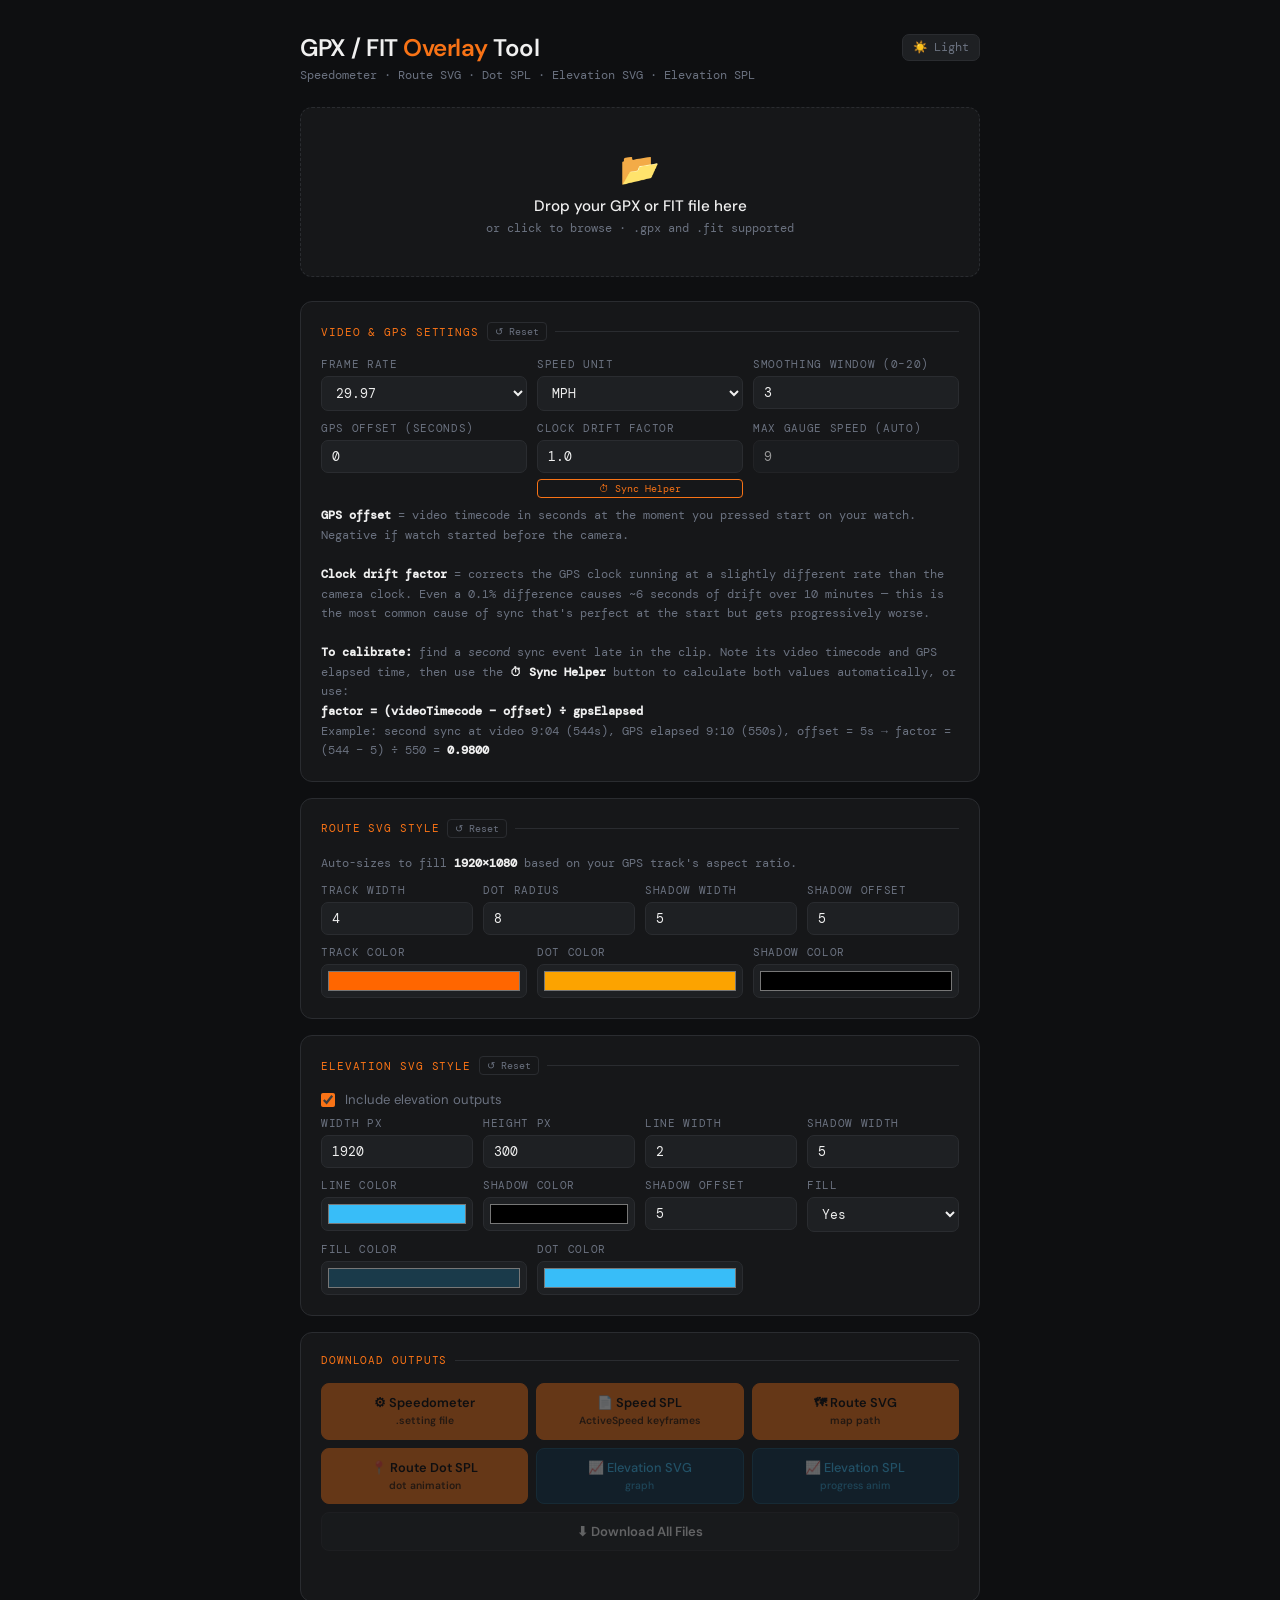
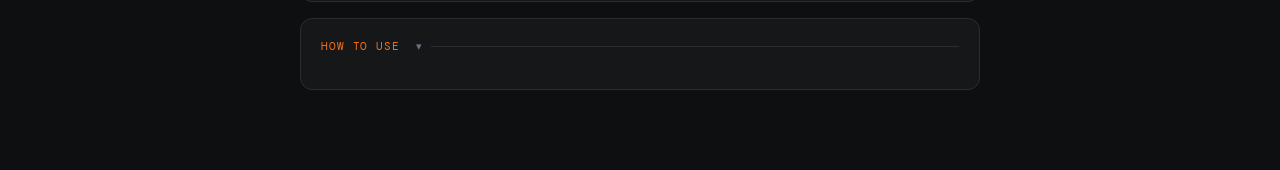
==== commit d349bb7c: "Rename index.html to GPX_FIT_Overlay_Tool.html" ====
--- a/GPX_FIT_Overlay_Tool.html
+++ b/GPX_FIT_Overlay_Tool.html
@@ -94,7 +94,7 @@
 </head>
 <body>
 <div class="container">
-
+ 
 <!-- Top bar -->
 <div class="topbar">
   <div>
@@ -105,7 +105,7 @@
     <button class="icon-btn" id="btnTheme">☀️ Light</button>
   </div>
 </div>
-
+ 
 <!-- Sync Helper Modal -->
 <div class="modal-bg" id="syncModal">
   <div class="modal">
@@ -125,7 +125,7 @@
     </div>
   </div>
 </div>
-
+ 
 <!-- Drop zone -->
 <div class="drop-zone" id="dropZone">
   <input type="file" id="fileInput" accept=".gpx,.fit">
@@ -133,7 +133,7 @@
   <div class="drop-label">Drop your GPX or FIT file here</div>
   <div class="drop-sub">or click to browse · .gpx and .fit supported</div>
 </div>
-
+ 
 <!-- Video & GPS settings -->
 <div class="card">
   <div class="card-title">Video &amp; GPS settings
@@ -186,7 +186,7 @@
     Example: second sync at video 9:04 (544s), GPS elapsed 9:10 (550s), offset = 5s → factor = (544 − 5) ÷ 550 = <strong>0.9800</strong>
   </div>
 </div>
-
+ 
 <!-- Route SVG style -->
 <div class="card">
   <div class="card-title">Route SVG style
@@ -201,12 +201,13 @@
     <div class="field"><label>Shadow width</label><input type="number" id="shadowW" value="5" step="1" min="0"></div>
     <div class="field"><label>Shadow offset</label><input type="number" id="shadowOffset" value="5" step="1" min="0"></div>
   </div>
-  <div class="grid2">
+  <div class="grid3">
     <div class="field"><label>Track color</label><input type="color" id="trackColor" value="#ff6600"></div>
+    <div class="field"><label>Dot color</label><input type="color" id="dotColor" value="#fca300"></div>
     <div class="field"><label>Shadow color</label><input type="color" id="shadowColor" value="#000000"></div>
   </div>
 </div>
-
+ 
 <!-- Elevation SVG style -->
 <div class="card">
   <div class="card-title">Elevation SVG style
@@ -233,12 +234,13 @@
         <select id="elevFill"><option value="1">Yes</option><option value="0">No</option></select>
       </div>
     </div>
-    <div class="grid2" style="margin-top:10px">
+    <div class="grid3" style="margin-top:10px">
       <div class="field"><label>Fill color</label><input type="color" id="elevFillColor" value="#1a3a4a"></div>
+      <div class="field"><label>Dot color</label><input type="color" id="elevDotColor" value="#38bdf8"></div>
     </div>
   </div>
 </div>
-
+ 
 <!-- Stats & previews -->
 <div id="statsWrap" style="display:none">
   <div class="stats">
@@ -273,7 +275,7 @@
     <canvas id="elevCanvas" height="80"></canvas>
   </div>
 </div>
-
+ 
 <!-- Downloads -->
 <div class="card">
   <div class="card-title">Download outputs</div>
@@ -288,7 +290,7 @@
   <button class="dl-all-btn" id="btnDownloadAll" disabled>⬇ Download All Files</button>
   <div class="status" id="status"></div>
 </div>
-
+ 
 <!-- How to use (collapsible) -->
 <div class="card">
   <div class="card-title how-header" id="howHeader">
@@ -297,10 +299,10 @@
   </div>
   <div id="howToBody">
     <div class="hint" style="font-size:.82rem;line-height:1.85">
-
+ 
       <strong style="font-size:.92rem;color:var(--text)">① Load your file</strong><br>
       Drop a <strong>.fit</strong> (COROS, Garmin, Wahoo, etc.) or <strong>.gpx</strong> file onto the drop zone. Everything is processed entirely in your browser — nothing is uploaded anywhere. Once loaded you'll see your point count, duration, total distance, and peak speed, plus a route preview, speedometer preview, speed curve, and elevation profile (if your file contains elevation data).<br><br>
-
+ 
       <strong style="font-size:.92rem;color:var(--text)">② Configure your settings</strong><br>
       • <strong>Frame Rate</strong> — Match this exactly to your video's frame rate. Even a small mismatch (e.g. 30 instead of 29.97) will cause drift over a long clip.<br>
       • <strong>Speed Unit</strong> — Sets both the stats display and the unit label on the speedometer gauge.<br>
@@ -309,15 +311,15 @@
       • <strong>Clock Drift Factor</strong> — If the first sync point looks correct but things drift progressively later in the clip, the GPS clock and camera clock are running at slightly different rates. Use the <strong>⏱ Sync Helper</strong> with a second sync event to calculate the drift factor automatically.<br>
       • <strong>Max Gauge Speed</strong> — Auto-filled from your GPS peak speed rounded up to the nearest 0.5.<br>
       • <strong>Track / Elevation style settings</strong> — Adjust track width, dot radius, shadow width, shadow offset, and colors. Each card has a <strong>↺ Reset</strong> button to restore defaults.<br><br>
-
+ 
       <strong style="font-size:.92rem;color:var(--text)">③ Note your duration</strong><br>
       Before downloading, hover over the <strong>Duration</strong> stat and click <strong>copy</strong> to copy the timecode (<code>HH:MM:SS:FF</code>). You will need this when creating your Fusion compositions in DaVinci Resolve.<br><br>
-
+ 
       <strong style="font-size:.92rem;color:var(--text)">④ Speedometer — DaVinci Resolve setup</strong><br>
       <strong>Step 1 — Create the Fusion composition:</strong> In DaVinci Resolve, go to the <em>Edit</em> tab. In the Media Pool, right-click and select <strong>New Fusion Composition</strong>. Paste the duration you copied from the tool, select your video's frame rate, and click <strong>Create</strong>. Drag it onto your timeline. Right-click it and select <strong>Open in Fusion Page</strong>.<br><br>
       <strong>Step 2 — Import the .setting file:</strong> If you can't see your nodes, go to the top menu and click <strong>Nodes</strong>. Find the <strong>Speed_Overlay.setting</strong> file you downloaded and drag and drop it directly into the Fusion node graph. Connect the gray output box on the SpeedOverlay group to your <strong>MediaOut</strong> node.<br><br>
       <strong>Step 3 — Animate the speedometer:</strong> Double-click the <strong>SpeedOverlay</strong> group, then double-click the <strong>CurrentSpeed</strong> node. In the Inspector (top-right — if hidden, click the wrench/brush tab), go to <strong>Controls → ActiveSpeed</strong> slider. Right-click <strong>ActiveSpeed</strong> and select <strong>Animate</strong>. Open the <strong>Spline</strong> editor, select <strong>ActiveSpeed</strong> in the list, right-click the line and select <strong>Import Spline</strong>. Navigate to <strong>active_speed.spl</strong> and select it. Click <strong>Zoom to Fit</strong> to confirm. Your speedometer is now animated.<br><br>
-
+ 
       <strong style="font-size:.92rem;color:var(--text)">⑤ Route &amp; Elevation SVG — DaVinci Resolve setup</strong><br>
       The route SVG and elevation SVG follow the exact same steps.<br><br>
       <strong>Step 1 — Create the Fusion composition:</strong> In the Media Pool, right-click → <strong>New Fusion Composition</strong> with the same duration and frame rate. Drag to timeline, right-click → <strong>Open in Fusion Page</strong>.<br><br>
@@ -326,7 +328,7 @@
       <strong>Step 4 — Animate MainDot:</strong> Double-click <strong>MainDot</strong>. In the Inspector, right-click <strong>Center</strong> → <strong>Animate</strong>. Go to the <strong>Modifiers</strong> tab, right-click <em>"Right-click here for shape animation"</em> → <strong>Connect To → MainPath → Polyline Value</strong>. The dot snaps to the start of the path.<br><br>
       <strong>Step 5 — Link OutlineDot:</strong> Double-click <strong>OutlineDot</strong>. Right-click <strong>Center</strong> → <strong>Expression</strong>. Clear the box and type exactly: <code>MainDot.Center</code> (case-sensitive). This makes the shadow dot follow the main dot.<br><br>
       <strong>Step 6 — Import the SPL:</strong> Open the <strong>Spline</strong> editor. Select the <strong>MainDot Center</strong> spline, right-click the line → <strong>Import Spline</strong>. Select <strong>route_dot.spl</strong> or <strong>elevation_progress.spl</strong>. Click <strong>Zoom to Fit</strong>. Your dot now animates along the path.<br><br>
-
+ 
       <strong style="font-size:.92rem;color:var(--text)">⑥ Tips</strong><br>
       • All outputs share the same GPS offset and drift factor — everything stays in sync automatically.<br>
       • If your GPS file has no embedded speed data, speed is derived from position deltas — smoothing helps reduce noise.<br>
@@ -336,28 +338,28 @@
     </div>
   </div>
 </div>
-
+ 
 </div><!-- /container -->
 <script>
 // ── State ─────────────────────────────────────────────────────────────────────
 var rawPoints=[], speedData=[], totalDistM=0, currentFilename='';
 var btnIds=['btnSetting','btnSpeedSPL','btnRouteSVG','btnRouteSPL','btnElevSVG','btnElevSPL'];
 var syncCalcResult={offset:null,drift:null};
-
+ 
 // ── Defaults for reset ────────────────────────────────────────────────────────
 var DEF_VIDEO={fps:'29.97',unit:'mph',smooth:'3',offset:'0',driftFactor:'1.0'};
-var DEF_ROUTE={trackW:'4',dotR:'8',shadowW:'5',shadowOffset:'5',trackColor:'#ff6600',shadowColor:'#000000'};
-var DEF_ELEV={elevW:'1920',elevH:'300',elevLineW:'2',elevShadowW:'5',elevColor:'#38bdf8',elevShadowColor:'#000000',elevShadowOffset:'5',elevFill:'1',elevFillColor:'#1a3a4a'};
-
+var DEF_ROUTE={trackW:'4',dotR:'8',shadowW:'5',shadowOffset:'5',trackColor:'#ff6600',dotColor:'#fca300',shadowColor:'#000000'};
+var DEF_ELEV={elevW:'1920',elevH:'300',elevLineW:'2',elevShadowW:'5',elevColor:'#38bdf8',elevShadowColor:'#000000',elevShadowOffset:'5',elevFill:'1',elevFillColor:'#1a3a4a',elevDotColor:'#38bdf8'};
+ 
 function applyDefaults(defs){ Object.keys(defs).forEach(function(id){var el=document.getElementById(id);if(el)el.value=defs[id];}); }
-
+ 
 // ── Theme ─────────────────────────────────────────────────────────────────────
 var themeBtn=document.getElementById('btnTheme');
 themeBtn.addEventListener('click',function(){
   document.body.classList.toggle('light');
   themeBtn.textContent=document.body.classList.contains('light')?'🌙 Dark':'☀️ Light';
 });
-
+ 
 // ── How to use collapse ───────────────────────────────────────────────────────
 document.getElementById('howHeader').addEventListener('click',function(){
   var body=document.getElementById('howToBody'), arrow=document.getElementById('howArrow');
@@ -365,7 +367,7 @@
   body.style.display=open?'none':'block';
   arrow.classList.toggle('open',!open);
 });
-
+ 
 // ── Copy duration ─────────────────────────────────────────────────────────────
 document.getElementById('copyDur').addEventListener('click',function(){
   var dur=document.getElementById('statDur').textContent;
@@ -376,12 +378,12 @@
     setTimeout(function(){btn.textContent='copy';btn.style.color='';},1600);
   });
 });
-
+ 
 // ── Sync helper modal ─────────────────────────────────────────────────────────
 document.getElementById('btnSyncHelper').addEventListener('click',function(){document.getElementById('syncModal').classList.add('open');});
 document.getElementById('syncClose').addEventListener('click',function(){document.getElementById('syncModal').classList.remove('open');});
 document.getElementById('syncModal').addEventListener('click',function(e){if(e.target===this)this.classList.remove('open');});
-
+ 
 // Auto-format timecode inputs as user types
 ['sv1','sg1','sv2','sg2'].forEach(function(id){
   document.getElementById(id).addEventListener('input',function(){
@@ -394,7 +396,7 @@
     this.value=out;
   });
 });
-
+ 
 function tcToSec(tc,fps){
   // Parse HH:MM:SS:FF — also accept bare seconds like "8" or "8.5"
   if(!tc||tc.trim()==='')return NaN;
@@ -407,7 +409,7 @@
   if(parts.length===3){var h=parseInt(parts[0])||0,m=parseInt(parts[1])||0,s=parseFloat(parts[2])||0;return h*3600+m*60+s;}
   return NaN;
 }
-
+ 
 document.getElementById('syncCalc').addEventListener('click',function(){
   var fps=parseFloat(document.getElementById('fps').value)||29.97;
   var v1=tcToSec(document.getElementById('sv1').value,fps);
@@ -428,7 +430,7 @@
   res.textContent=msg; res.style.color='var(--accent)';
   applyBtn.disabled=false;
 });
-
+ 
 document.getElementById('syncApply').addEventListener('click',function(){
   document.getElementById('offset').value=syncCalcResult.offset;
   document.getElementById('driftFactor').value=syncCalcResult.drift;
@@ -436,12 +438,12 @@
   if(rawPoints.length) reprocess();
   setStatus('Sync applied — offset: '+syncCalcResult.offset+'s, drift: '+syncCalcResult.drift,'ok');
 });
-
+ 
 // ── Reset buttons ─────────────────────────────────────────────────────────────
 document.getElementById('resetVideo').addEventListener('click',function(){applyDefaults(DEF_VIDEO);if(rawPoints.length)reprocess();});
 document.getElementById('resetRoute').addEventListener('click',function(){applyDefaults(DEF_ROUTE);});
 document.getElementById('resetElev').addEventListener('click',function(){applyDefaults(DEF_ELEV);});
-
+ 
 // ── Drop zone & file input ────────────────────────────────────────────────────
 var dropZone=document.getElementById('dropZone');
 var fileInput=document.getElementById('fileInput');
@@ -451,17 +453,17 @@
 dropZone.addEventListener('dragleave',function(){dropZone.classList.remove('drag-over');});
 dropZone.addEventListener('drop',function(e){e.preventDefault();dropZone.classList.remove('drag-over');if(e.dataTransfer.files[0])handleFile(e.dataTransfer.files[0]);});
 fileInput.addEventListener('change',function(){if(fileInput.files[0])handleFile(fileInput.files[0]);});
-
+ 
 ['fps','unit','smooth','offset','driftFactor'].forEach(function(id){
   document.getElementById(id).addEventListener('change',function(){if(rawPoints.length)reprocess();});
 });
 document.getElementById('showElev').addEventListener('change',function(){
   document.getElementById('elevOptions').style.display=this.checked?'':'none';
 });
-
+ 
 function setStatus(msg,cls){statusEl.textContent=msg;statusEl.className='status'+(cls?' '+cls:'');}
 function setEnabled(on){btnIds.forEach(function(id){document.getElementById(id).disabled=!on;});document.getElementById('btnDownloadAll').disabled=!on;}
-
+ 
 // ── File handling ─────────────────────────────────────────────────────────────
 function handleFile(file){
   var name=file.name.toLowerCase();
@@ -477,7 +479,7 @@
     reader.readAsText(file);
   }
 }
-
+ 
 // ── FIT parser ────────────────────────────────────────────────────────────────
 function parseFIT(buffer,name){
   try{
@@ -541,7 +543,7 @@
     reprocess();
   }catch(e){console.error(e);setStatus('FIT parse error: '+e.message,'err');}
 }
-
+ 
 // ── GPX speed extension helper ────────────────────────────────────────────────
 function getSpeedFromPoint(pt){
   var kids=pt.childNodes;
@@ -556,7 +558,7 @@
   }
   return null;
 }
-
+ 
 // ── GPX parser ────────────────────────────────────────────────────────────────
 function parseGPX(text,name){
   try{
@@ -581,7 +583,7 @@
     reprocess();
   }catch(e){console.error(e);setStatus('Error: '+e.message,'err');}
 }
-
+ 
 // ── Core math ─────────────────────────────────────────────────────────────────
 function haversine(la1,lo1,la2,lo2){
   var R=6371000,dL=(la2-la1)*Math.PI/180,dO=(lo2-lo1)*Math.PI/180;
@@ -598,7 +600,7 @@
   return result;
 }
 // ── Smoothing ─────────────────────────────────────────────────────────────────
-
+ 
 // Compute Savitzky-Golay convolution coefficients for a given half-window and
 // polynomial degree using the least-squares normal equations. Returns an array
 // of 2*m+1 weights centred on index m.
@@ -652,7 +654,7 @@
   }
   return weights;
 }
-
+ 
 // Cache coefficients so they're only recomputed when window changes
 var _sgCache = {};
 function getSGCoeffs(m) {
@@ -662,7 +664,7 @@
   _sgCache[m] = c;
   return c;
 }
-
+ 
 function smoothSG(data, win) {
   // win is the full window width (odd number). m = half-window.
   if (win <= 1) return data.slice();
@@ -683,7 +685,7 @@
   }
   return out;
 }
-
+ 
 function smoothRolling(data, win) {
   if (win <= 1) return data.slice();
   var out = [];
@@ -694,11 +696,11 @@
   }
   return out;
 }
-
+ 
 function smooth(data, win) {
   return smoothSG(data, win);
 }
-
+ 
 // ── Reprocess ─────────────────────────────────────────────────────────────────
 function reprocess(){
   var fps=parseFloat(document.getElementById('fps').value);
@@ -721,7 +723,7 @@
   drawRoute(); drawSpeed(maxSpd); drawElev(); setEnabled(true);
   setStatus('Ready — '+rawPoints.length+' points · '+tc+' · '+distDisplay,'ok');
 }
-
+ 
 // ── Previews ──────────────────────────────────────────────────────────────────
 function project(pts,W,H){
   var lats=pts.map(function(p){return p.lat;}),lons=pts.map(function(p){return p.lon;});
@@ -736,7 +738,7 @@
     return{x:x,y:y};
   });
 }
-
+ 
 function drawRoute(){
   var c=document.getElementById('routeCanvas'),W=c.offsetWidth||620;
   c.width=W; c.height=180;
@@ -751,7 +753,7 @@
   }
   ctx.strokeStyle='#f97316'; ctx.lineWidth=2; ctx.stroke();
 }
-
+ 
 function drawGauge(){
   var maxSpd=parseFloat(document.getElementById('maxSpeed').value)||9;
   var unit=document.getElementById('unit').value;
@@ -761,14 +763,14 @@
   var S=200,cx=100,cy=100;
   c.width=S; c.height=S;
   ctx.clearRect(0,0,S,S);
-
+ 
   // Outer dark disc
   ctx.beginPath(); ctx.arc(cx,cy,cx,0,Math.PI*2); ctx.fillStyle='#111314'; ctx.fill();
   ctx.beginPath(); ctx.arc(cx,cy,cx-4,0,Math.PI*2); ctx.fillStyle='#1a1c1f'; ctx.fill();
-
+ 
   var R=74, trackW=10, speedW=12;
   var TAU=Math.PI*2;
-
+ 
   // Gap at the bottom. Arc starts at 7 o'clock (~210°), sweeps clockwise 300° to 5 o'clock (~150°... wait)
   // Looking at image: gap is roughly 60° wide centered at bottom (270°)
   // So arc runs from ~240° (8 o'clock) clockwise to ~300° (... 
@@ -780,7 +782,7 @@
   var startAng = TAU * (245/360); // bottom-left edge of gap
   var endAng   = TAU * (295/360); // bottom-right edge of gap
   // Clockwise from 245 → 295 going the LONG way = 360 - 50 = 310°
-
+ 
   // White track ring — full arc clockwise from start to end (long way)
   ctx.beginPath();
   ctx.arc(cx,cy,R,startAng,endAng,false);
@@ -788,7 +790,7 @@
   ctx.lineWidth=trackW;
   ctx.lineCap='round';
   ctx.stroke();
-
+ 
   // Red speed arc — clockwise from same start, fraction of total sweep
   var totalSweep = TAU*(310/360);
   var frac=maxSpd>0?curSpd/maxSpd:0;
@@ -800,20 +802,20 @@
     ctx.lineCap='round';
     ctx.stroke();
   }
-
+ 
   // Speed number
   ctx.fillStyle='#ffffff';
   ctx.font='bold 38px DM Mono,monospace';
   ctx.textAlign='center';
   ctx.textBaseline='middle';
   ctx.fillText(curSpd.toFixed(1),cx,cy-6);
-
+ 
   // Unit label
   ctx.fillStyle='#7a7f8a';
   ctx.font='bold 12px DM Sans,sans-serif';
   ctx.fillText(unit.toUpperCase(),cx,cy+26);
 }
-
+ 
 function drawSpeed(maxSpd){
   var c=document.getElementById('speedCanvas'),W=c.offsetWidth||620;
   c.width=W; c.height=60;
@@ -825,7 +827,7 @@
   }
   ctx.strokeStyle='#f97316'; ctx.lineWidth=1.5; ctx.stroke();
 }
-
+ 
 function drawElev(){
   var elevPts=rawPoints.filter(function(p){return p.ele!==null&&!isNaN(p.ele);});
   var wrap=document.getElementById('elevPreviewWrap');
@@ -854,14 +856,14 @@
   ctx.fillText(Math.round(maxEle)+'m',pad+2,pad+10);
   ctx.fillText(Math.round(minEle)+'m',pad+2,pad+iH-2);
 }
-
+ 
 // ── Filename helper ───────────────────────────────────────────────────────────
 function makeFilename(suffix,ext){
   var dur=document.getElementById('statDur').textContent||'';
   var base=currentFilename||'overlay';
   return base+' - '+dur+' - '+suffix+'.'+ext;
 }
-
+ 
 // ── Builders ──────────────────────────────────────────────────────────────────
 function buildSetting(){
   var maxSpd=parseFloat(document.getElementById('maxSpeed').value)||9;
@@ -885,13 +887,13 @@
   o+='\t\t\t\tText2 = TextPlus {\n\t\t\t\t\tInputs = {\n\t\t\t\t\t\tWidth = Input { Value = 1920, },\n\t\t\t\t\t\tHeight = Input { Value = 1080, },\n\t\t\t\t\t\tUseFrameFormatSettings = Input { Value = 1, },\n\t\t\t\t\t\t["Gamut.SLogVersion"] = Input { Value = FuID { "SLog2" }, },\n\t\t\t\t\t\tWrap = Input { Value = 1, },\n\t\t\t\t\t\tLayoutRotation = Input { Value = 1, },\n\t\t\t\t\t\tCharacterOffset = Input { Value = { 0, -0.178 }, },\n\t\t\t\t\t\tTransformRotation = Input { Value = 1, },\n\t\t\t\t\t\tRed1 = Input { Value = 0.4274509803922, },\n\t\t\t\t\t\tGreen1 = Input { Value = 0.4274509803922, },\n\t\t\t\t\t\tBlue1 = Input { Value = 0.4941176470588, },\n\t\t\t\t\t\tSoftness1 = Input { Value = 1, },\n\t\t\t\t\t\tStyledText = Input { Value = "'+u+'", },\n\t\t\t\t\t\tFont = Input { Value = "Open Sans", },\n\t\t\t\t\t\tStyle = Input { Value = "Bold", },\n\t\t\t\t\t\tVerticalJustificationNew = Input { Value = 3, },\n\t\t\t\t\t\tHorizontalJustificationNew = Input { Value = 3, }\n\t\t\t\t\t},\n\t\t\t\t\tViewInfo = OperatorInfo { Pos = { 628.336, -167.824 } },\n\t\t\t\t}\n\t\t\t},\n\t\t},\n\t},\n\tActiveTool = "SpeedOverlay"\n}';
   return o;
 }
-
+ 
 function buildRouteSVG(){
   var tW=parseFloat(document.getElementById('trackW').value)||4;
   var sW=parseFloat(document.getElementById('shadowW').value)||5;
   var sO=parseFloat(document.getElementById('shadowOffset').value)||5;
   var dR=parseInt(document.getElementById('dotR').value)||8;
-  var tc=document.getElementById('trackColor').value,sc=document.getElementById('shadowColor').value;
+  var tc=document.getElementById('trackColor').value,sc=document.getElementById('shadowColor').value,dc=document.getElementById('dotColor').value;
   var mnLa=Infinity,mxLa=-Infinity,mnLo=Infinity,mxLo=-Infinity;
   for(var i=0;i<rawPoints.length;i++){mnLa=Math.min(mnLa,rawPoints[i].lat);mxLa=Math.max(mxLa,rawPoints[i].lat);mnLo=Math.min(mnLo,rawPoints[i].lon);mxLo=Math.max(mxLo,rawPoints[i].lon);}
   var laR=mxLa-mnLa||0.001,loR=mxLo-mnLo||0.001,ar=loR/laR;
@@ -908,10 +910,10 @@
     +'<path stroke="'+sc+'" stroke-width="'+sW+'" stroke-linejoin="round" fill="none" id="ShadowPath" d="'+sdD+'"/>'
     +'<path stroke="'+tc+'" stroke-width="'+tW+'" stroke-linejoin="round" fill="none" id="MainPath" d="'+mD+'"/>'
     +'<circle cx="'+dx+'" cy="'+dy+'" r="'+(dR+dR*0.2).toFixed(2)+'" fill="'+sc+'" id="OutlineDot"/>'
-    +'<circle cx="'+dx+'" cy="'+dy+'" r="'+dR+'" fill="#fca300" id="MainDot"/>'
+    +'<circle cx="'+dx+'" cy="'+dy+'" r="'+dR+'" fill="'+dc+'" id="MainDot"/>'
     +'</svg>';
 }
-
+ 
 function buildRouteSPL(){
   var fps=parseFloat(document.getElementById('fps').value);
   var offset=parseFloat(document.getElementById('offset').value)||0;
@@ -927,7 +929,7 @@
   }
   return lines.join('\n');
 }
-
+ 
 function buildElevSVG(){
   var pts=rawPoints.filter(function(p){return p.ele!==null&&!isNaN(p.ele);});
   if(!pts.length)return null;
@@ -936,6 +938,7 @@
   var sO=parseFloat(document.getElementById('elevShadowOffset').value)||5;
   var lc=document.getElementById('elevColor').value,sc=document.getElementById('elevShadowColor').value;
   var fc=document.getElementById('elevFillColor').value,fill=document.getElementById('elevFill').value==='1';
+  var dc=document.getElementById('elevDotColor').value;
   var dR=parseInt(document.getElementById('dotR').value)||8;
   var mnE=Infinity,mxE=-Infinity;
   for(var i=0;i<pts.length;i++){if(pts[i].ele<mnE)mnE=pts[i].ele;if(pts[i].ele>mxE)mxE=pts[i].ele;}
@@ -957,11 +960,11 @@
   out+='<path stroke="'+sc+'" stroke-width="'+sW+'" stroke-linejoin="round" fill="none" id="ShadowPath" d="'+sdD+'"/>';
   out+='<path stroke="'+lc+'" stroke-width="'+lW+'" stroke-linejoin="round" fill="none" id="MainPath" d="'+mD+'"/>';
   out+='<circle cx="'+dcx+'" cy="'+dcy+'" r="'+(dR+dR*0.2).toFixed(2)+'" fill="'+sc+'" id="OutlineDot"/>';
-  out+='<circle cx="'+dcx+'" cy="'+dcy+'" r="'+dR+'" fill="'+lc+'" id="MainDot"/>';
+  out+='<circle cx="'+dcx+'" cy="'+dcy+'" r="'+dR+'" fill="'+dc+'" id="MainDot"/>';
   out+='</svg>';
   return out;
 }
-
+ 
 function buildElevSPL(){
   var fps=parseFloat(document.getElementById('fps').value);
   var offset=parseFloat(document.getElementById('offset').value)||0;
@@ -989,7 +992,7 @@
   }
   return lines.join('\n');
 }
-
+ 
 function buildSpeedSPL(){
   var fps=parseFloat(document.getElementById('fps').value);
   var maxSpd=parseFloat(document.getElementById('maxSpeed').value)||9;
@@ -1003,7 +1006,7 @@
   }
   return lines.join('\n');
 }
-
+ 
 // ── Download helpers ──────────────────────────────────────────────────────────
 function dl(content,filename){
   var b=new Blob([content],{type:'text/plain'}),u=URL.createObjectURL(b),a=document.createElement('a');
@@ -1013,7 +1016,7 @@
   var b=new Blob([content],{type:'image/svg+xml'}),u=URL.createObjectURL(b),a=document.createElement('a');
   a.href=u; a.download=filename; document.body.appendChild(a); a.click(); document.body.removeChild(a); URL.revokeObjectURL(u);
 }
-
+ 
 // ── Button handlers ───────────────────────────────────────────────────────────
 document.getElementById('btnSetting').addEventListener('click',function(){dl(buildSetting(),makeFilename('Speed_Overlay','setting'));setStatus('Downloaded Speed_Overlay.setting','ok');});
 document.getElementById('btnSpeedSPL').addEventListener('click',function(){dl(buildSpeedSPL(),makeFilename('Speed_SPL','spl'));setStatus('Downloaded Speed SPL','ok');});
@@ -1021,7 +1024,7 @@
 document.getElementById('btnRouteSPL').addEventListener('click',function(){dl(buildRouteSPL(),makeFilename('Route_Dot_SPL','spl'));setStatus('Downloaded Route Dot SPL','ok');});
 document.getElementById('btnElevSVG').addEventListener('click',function(){var s=buildElevSVG();if(!s){setStatus('No elevation data in this file','err');return;}dlSVG(s,makeFilename('Elevation','svg'));setStatus('Downloaded Elevation SVG','ok');});
 document.getElementById('btnElevSPL').addEventListener('click',function(){dl(buildElevSPL(),makeFilename('Elevation_SPL','spl'));setStatus('Downloaded Elevation SPL','ok');});
-
+ 
 document.getElementById('btnDownloadAll').addEventListener('click',function(){
   dl(buildSetting(),makeFilename('Speed_Overlay','setting'));
   dl(buildSpeedSPL(),makeFilename('Speed_SPL','spl'));
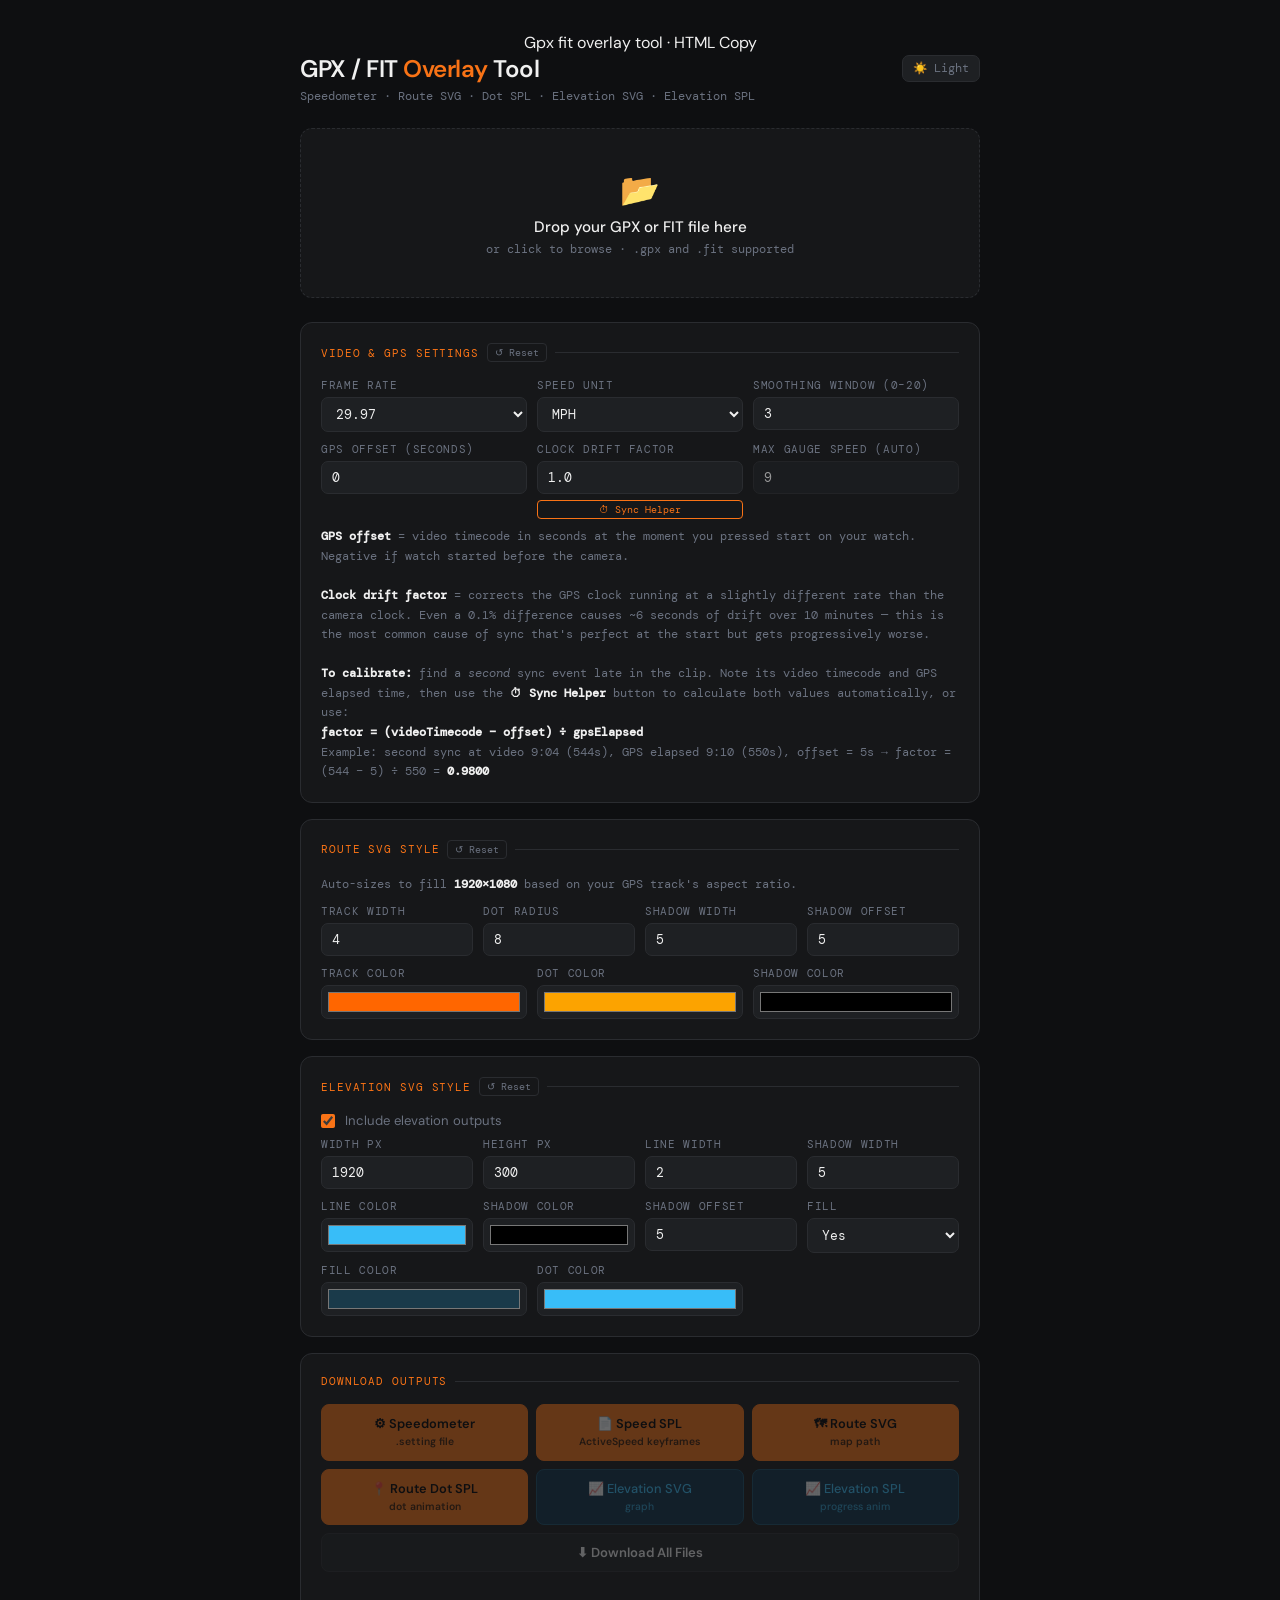
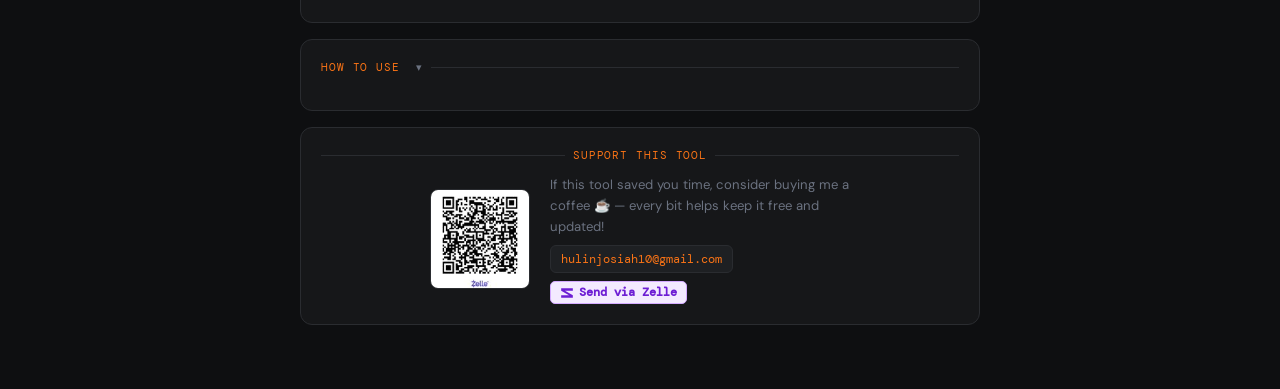
==== commit 9cae0619: "GPX_FIT_Overlay_Tool.html Added a donate section." ====
--- a/GPX_FIT_Overlay_Tool.html
+++ b/GPX_FIT_Overlay_Tool.html
@@ -1,3 +1,6 @@
+Gpx fit overlay tool · HTML
+Copy
+
 <!DOCTYPE html>
 <html lang="en">
 <head>
@@ -90,6 +93,17 @@
 .modal-btn.accent{background:var(--accent);color:#000;border-color:var(--accent);font-weight:600}
 .modal-btn.accent:hover{background:var(--accent2)}
 .modal-btn:disabled{opacity:.4;cursor:not-allowed}
+ 
+/* Donate section */
+.donate-section{margin-top:10px;border:1px solid var(--border);border-radius:12px;padding:1.25rem;background:var(--surface);text-align:center}
+.donate-title{font-size:.7rem;color:var(--accent);font-family:'DM Mono',monospace;text-transform:uppercase;letter-spacing:.08em;margin-bottom:.75rem;display:flex;align-items:center;gap:8px}
+.donate-title::before,.donate-title::after{content:'';flex:1;height:1px;background:var(--border)}
+.donate-body{display:flex;align-items:center;gap:1.25rem;justify-content:center;flex-wrap:wrap}
+.donate-qr{width:100px;height:100px;border-radius:8px;border:1px solid var(--border);flex-shrink:0}
+.donate-info{text-align:left}
+.donate-msg{font-size:.82rem;color:var(--muted);line-height:1.6;margin-bottom:.5rem;max-width:300px}
+.donate-email{font-size:.78rem;font-family:'DM Mono',monospace;color:var(--accent);background:var(--surface2);border:1px solid var(--border);border-radius:6px;padding:5px 10px;display:inline-block;margin-bottom:.5rem;word-break:break-all}
+.donate-zelle-badge{display:inline-flex;align-items:center;gap:5px;font-size:.72rem;font-family:'DM Mono',monospace;color:#6d1ed4;background:#f3eaff;border:1px solid #d4aaff;border-radius:5px;padding:3px 9px;font-weight:600}
 </style>
 </head>
 <body>
@@ -339,6 +353,22 @@
   </div>
 </div>
  
+ 
+  <!-- Donate -->
+  <div class="donate-section">
+    <div class="donate-title">Support this tool</div>
+    <div class="donate-body">
+      <img class="donate-qr" src="[data-uri]" alt="Zelle QR Code">
+      <div class="donate-info">
+        <div class="donate-msg">If this tool saved you time, consider buying me a coffee ☕ — every bit helps keep it free and updated!</div>
+        <div class="donate-email">hulinjosiah10@gmail.com</div><br>
+        <span class="donate-zelle-badge">
+          <svg width="14" height="14" viewBox="0 0 24 24" fill="none" xmlns="http://www.w3.org/2000/svg"><path d="M2 4h20v4H8.5L22 16v4H2v-4h13.5L2 8V4z" fill="#6d1ed4"/></svg>
+          Send via Zelle
+        </span>
+      </div>
+    </div>
+  </div>
 </div><!-- /container -->
 <script>
 // ── State ─────────────────────────────────────────────────────────────────────
@@ -1038,3 +1068,4 @@
 </script>
 </body>
 </html>
+ 
